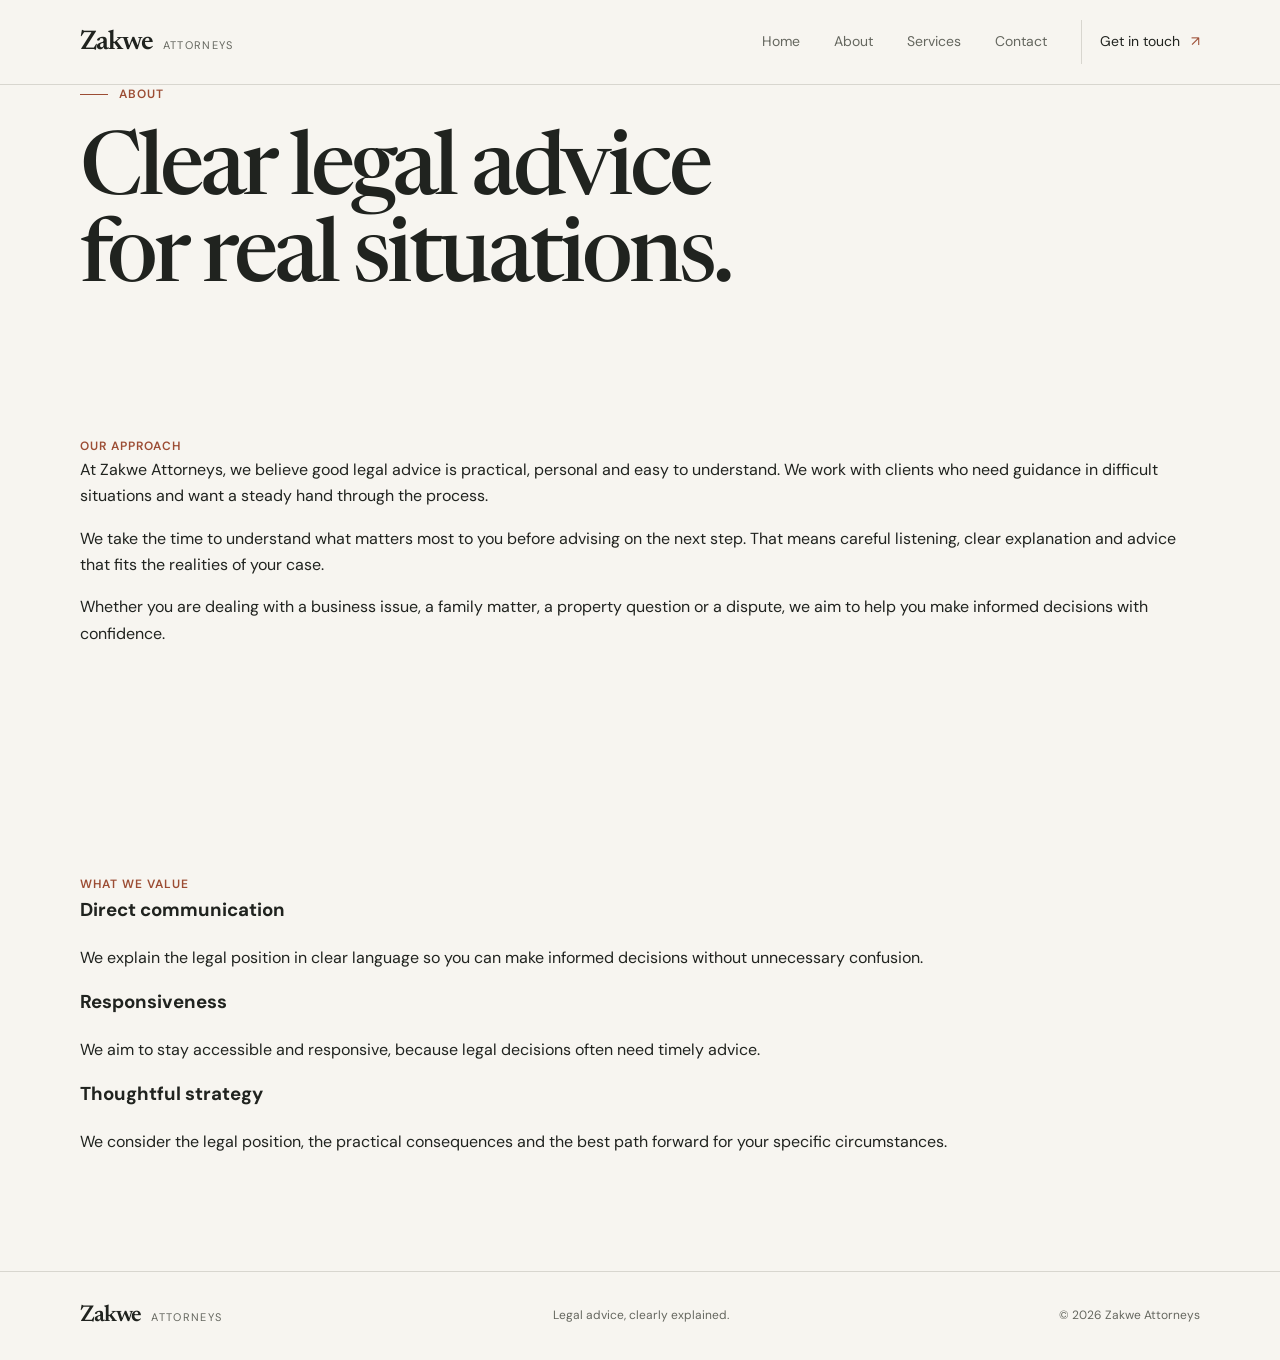
==== about.html @ 596e13b4 "Separate the website into distinct pages for home, about, services, and contact." ====
<!doctype html>
<html lang="en">
  <head>
    <meta charset="utf-8" />
    <meta name="viewport" content="width=device-width, initial-scale=1" />
    <meta name="description" content="About Zakwe Attorneys and our approach to client-focused legal support." />
    <title>About | Zakwe Attorneys</title>
    <link rel="preconnect" href="https://fonts.googleapis.com" />
    <link rel="preconnect" href="https://fonts.gstatic.com" crossorigin />
    <link href="https://fonts.googleapis.com/css2?family=DM+Sans:wght@400;500;600;700&family=Newsreader:opsz,wght@6..72,500;6..72,600&display=swap" rel="stylesheet" />
    <link rel="stylesheet" href="styles.css" />
    <script src="script.js" defer></script>
  </head>
  <body>
    <header class="site-header">
      <div class="container header-inner">
        <a class="wordmark" href="index.html" aria-label="Zakwe Attorneys home">
          <span class="wordmark-name">Zakwe</span>
          <span class="wordmark-sub">Attorneys</span>
        </a>
        <button class="menu-toggle" aria-expanded="false" aria-controls="site-nav" aria-label="Open navigation">
          <span></span><span></span>
        </button>
        <nav class="site-nav" id="site-nav" aria-label="Main navigation">
          <a href="index.html">Home</a>
          <a href="about.html">About</a>
          <a href="services.html">Services</a>
          <a href="contact.html">Contact</a>
          <a class="nav-contact" href="contact.html">Get in touch <span aria-hidden="true">↗</span></a>
        </nav>
      </div>
    </header>

    <main>
      <section class="page-hero container">
        <p class="kicker"><span class="kicker-line"></span> About</p>
        <h1>Clear legal advice for real situations.</h1>
      </section>

      <section class="section">
        <div class="container page-grid">
          <div>
            <p class="section-label">Our approach</p>
          </div>
          <div class="page-copy">
            <p>At Zakwe Attorneys, we believe good legal advice is practical, personal and easy to understand. We work with clients who need guidance in difficult situations and want a steady hand through the process.</p>
            <p>We take the time to understand what matters most to you before advising on the next step. That means careful listening, clear explanation and advice that fits the realities of your case.</p>
            <p>Whether you are dealing with a business issue, a family matter, a property question or a dispute, we aim to help you make informed decisions with confidence.</p>
          </div>
        </div>
      </section>

      <section class="section muted-section">
        <div class="container two-column">
          <div>
            <p class="section-label">What we value</p>
          </div>
          <div class="value-list">
            <div>
              <h3>Direct communication</h3>
              <p>We explain the legal position in clear language so you can make informed decisions without unnecessary confusion.</p>
            </div>
            <div>
              <h3>Responsiveness</h3>
              <p>We aim to stay accessible and responsive, because legal decisions often need timely advice.</p>
            </div>
            <div>
              <h3>Thoughtful strategy</h3>
              <p>We consider the legal position, the practical consequences and the best path forward for your specific circumstances.</p>
            </div>
          </div>
        </div>
      </section>
    </main>

    <footer class="site-footer">
      <div class="container footer-inner">
        <a class="wordmark footer-wordmark" href="index.html"><span class="wordmark-name">Zakwe</span><span class="wordmark-sub">Attorneys</span></a>
        <p>Legal advice, clearly explained.</p>
        <span>© <span id="year">2026</span> Zakwe Attorneys</span>
      </div>
    </footer>
  </body>
</html>
---- styles.css ----
:root {
  --paper: #f7f5f0;
  --ink: #20231f;
  --muted: #65675f;
  --line: #d8d6cf;
  --accent: #9c4d34;
  --serif: "Newsreader", Georgia, serif;
  --sans: "DM Sans", Arial, sans-serif;
}

* { box-sizing: border-box; }
html { scroll-behavior: smooth; scroll-padding-top: 85px; }
body { margin: 0; background: var(--paper); color: var(--ink); font-family: var(--sans); font-size: 16px; line-height: 1.65; }
a { color: inherit; text-decoration: none; }
button, input, textarea { font: inherit; }
.container { width: min(1120px, calc(100% - 48px)); margin-inline: auto; }

.site-header { border-bottom: 1px solid var(--line); }
.header-inner { min-height: 84px; display: flex; align-items: center; justify-content: space-between; }
.wordmark { display: inline-flex; align-items: baseline; gap: 10px; white-space: nowrap; }
.wordmark-name { font: 600 27px/1 var(--serif); letter-spacing: -0.04em; }
.wordmark-sub { color: var(--muted); font-size: 11px; letter-spacing: .12em; text-transform: uppercase; }
.site-nav { display: flex; align-items: center; gap: 34px; font-size: 14px; }
.site-nav a:not(.nav-contact) { color: var(--muted); }
.site-nav a:hover, .site-nav a:focus-visible { color: var(--accent); }
.nav-contact { padding: 10px 0 10px 18px; border-left: 1px solid var(--line); }
.nav-contact span { margin-left: 7px; color: var(--accent); }
.menu-toggle { display: none; }

.intro { min-height: 590px; padding-top: 105px; padding-bottom: 25px; display: grid; grid-template-columns: minmax(0, 1.5fr) minmax(250px, .65fr); column-gap: 9%; align-content: center; position: relative; }
.intro-copy { max-width: 700px; }
.kicker, .section-label { margin: 0; color: var(--accent); font-size: 12px; font-weight: 600; letter-spacing: .08em; text-transform: uppercase; }
.kicker { display: flex; align-items: center; gap: 11px; }
.kicker-line { display: inline-block; width: 28px; height: 1px; background: var(--accent); }
h1, h2, h3, p { margin-top: 0; }
h1, h2 { font-family: var(--serif); font-weight: 500; letter-spacing: -.045em; }
h1 { max-width: 710px; margin: 25px 0 21px; font-size: clamp(54px, 7vw, 88px); line-height: .99; }
h1 em { color: var(--accent); font-weight: 500; }
.intro-text { max-width: 570px; margin-bottom: 25px; color: var(--muted); font-size: 17px; }
.text-link { display: inline-flex; align-items: center; gap: 13px; padding-bottom: 5px; border-bottom: 1px solid var(--accent); font-size: 14px; font-weight: 600; }
.text-link span { color: var(--accent); transition: transform .18s ease; }
.text-link:hover span { transform: translateX(4px); }
.intro-note { align-self: end; margin-bottom: 50px; padding: 20px 0 0 22px; border-left: 1px solid var(--line); }
.note-number, .note-caption { color: var(--muted); font-size: 11px; letter-spacing: .08em; text-transform: uppercase; }
.intro-note p { max-width: 240px; margin: 20px 0; font: 500 23px/1.3 var(--serif); }
.note-rule { display: block; width: 30px; height: 1px; margin-bottom: 13px; background: var(--accent); }
.intro-footer { grid-column: 1 / -1; display: flex; justify-content: space-between; margin-top: 90px; padding-top: 13px; border-top: 1px solid var(--line); color: var(--muted); font-size: 11px; letter-spacing: .06em; text-transform: uppercase; }

.section { padding: 100px 0; }
.about { border-top: 1px solid var(--line); }
.about-grid { display: grid; grid-template-columns: 1fr 2fr; gap: 50px; }
.section-label { padding-top: 12px; }
.about-copy { max-width: 700px; }
.about-copy h2, .contact-copy h2 { max-width: 650px; margin: 0 0 25px; font-size: clamp(40px, 5vw, 62px); line-height: 1.04; }
.about-copy p { max-width: 660px; color: var(--muted); }

.services { background: #eeece5; }
.services-heading { display: grid; grid-template-columns: 1fr 1.1fr 1fr; gap: 30px; align-items: start; margin-bottom: 42px; }
.services-heading h2 { margin: 0; font-size: 52px; line-height: 1; }
.services-intro { max-width: 330px; margin: 0; color: var(--muted); font-size: 14px; }
.service-list { border-top: 1px solid #c9c7c0; }
.service-row { display: grid; grid-template-columns: 55px minmax(190px, .9fr) 1.2fr 20px; align-items: baseline; gap: 20px; padding: 22px 4px; border-bottom: 1px solid #c9c7c0; }
.service-index { color: var(--accent); font-size: 11px; }
.service-row h3 { margin: 0; font: 500 24px/1.25 var(--serif); }
.service-row p { max-width: 430px; margin: 0; color: var(--muted); font-size: 14px; }
.service-arrow { color: var(--accent); font-size: 15px; }
.scope-note { max-width: 720px; margin: 22px 0 0 75px; color: var(--muted); font-size: 12px; }

.contact { padding-bottom: 110px; }
.contact-grid { display: grid; grid-template-columns: 1fr .9fr; gap: 12%; }
.contact-copy h2 { margin-top: 25px; }
.contact-copy > p:not(.section-label) { max-width: 430px; color: var(--muted); }
.contact-copy .contact-location { margin-top: 35px; color: var(--ink) !important; font-size: 13px; }
.contact-form { display: grid; align-content: start; gap: 8px; }
.contact-form label { margin-top: 12px; font-size: 13px; font-weight: 600; }
.contact-form input, .contact-form textarea { width: 100%; padding: 10px 0; border: 0; border-bottom: 1px solid #aaa99f; border-radius: 0; outline: 0; background: transparent; color: var(--ink); }
.contact-form input:focus, .contact-form textarea:focus { border-color: var(--accent); }
.contact-form textarea { resize: vertical; }
.contact-form button { justify-self: start; margin-top: 19px; padding: 12px 17px; border: 0; background: var(--ink); color: white; cursor: pointer; font-size: 13px; }
.contact-form button:hover { background: var(--accent); }
.contact-form button span { margin-left: 15px; }
.form-note { margin: 9px 0 0; color: var(--muted); font-size: 11px; }

.site-footer { border-top: 1px solid var(--line); }
.footer-inner { min-height: 88px; display: flex; align-items: center; justify-content: space-between; gap: 20px; }
.footer-inner > p, .footer-inner > span { margin: 0; color: var(--muted); font-size: 12px; }
.footer-wordmark .wordmark-name { font-size: 23px; }

@media (max-width: 760px) {
  .container { width: min(100% - 36px, 600px); }
  .header-inner { min-height: 72px; }
  .menu-toggle { width: 42px; height: 42px; display: grid; align-content: center; gap: 6px; border: 0; background: transparent; cursor: pointer; }
  .menu-toggle span { display: block; width: 23px; height: 1px; background: var(--ink); }
  .site-nav { position: absolute; z-index: 5; top: 71px; left: 0; right: 0; display: none; align-items: stretch; gap: 0; padding: 12px 18px 20px; border-bottom: 1px solid var(--line); background: var(--paper); }
  .site-nav.is-open { display: grid; }
  .site-nav a { padding: 12px 0; }
  .nav-contact { border: 0; border-top: 1px solid var(--line); }
  .intro { min-height: auto; padding-top: 80px; grid-template-columns: 1fr; }
  h1 { font-size: clamp(52px, 12vw, 76px); }
  .intro-note { margin: 55px 0 0 12px; }
  .intro-footer { margin-top: 70px; gap: 20px; }
  .section { padding: 75px 0; }
  .about-grid { grid-template-columns: 1fr; gap: 22px; }
  .section-label { padding-top: 0; }
  .services-heading { grid-template-columns: 1fr; gap: 17px; }
  .services-heading h2 { font-size: 46px; }
  .service-row { grid-template-columns: 32px 1fr 20px; gap: 12px; }
  .service-row p { grid-column: 2 / 3; }
  .service-arrow { grid-column: 3; grid-row: 1; }
  .scope-note { margin-left: 44px; }
  .contact-grid { grid-template-columns: 1fr; gap: 42px; }
  .footer-inner { min-height: auto; padding-top: 24px; padding-bottom: 24px; flex-wrap: wrap; }
  .footer-inner > p { order: 3; width: 100%; }
}

@media (prefers-reduced-motion: reduce) {
  html { scroll-behavior: auto; }
  *, *::before, *::after { transition-duration: .01ms !important; }
}
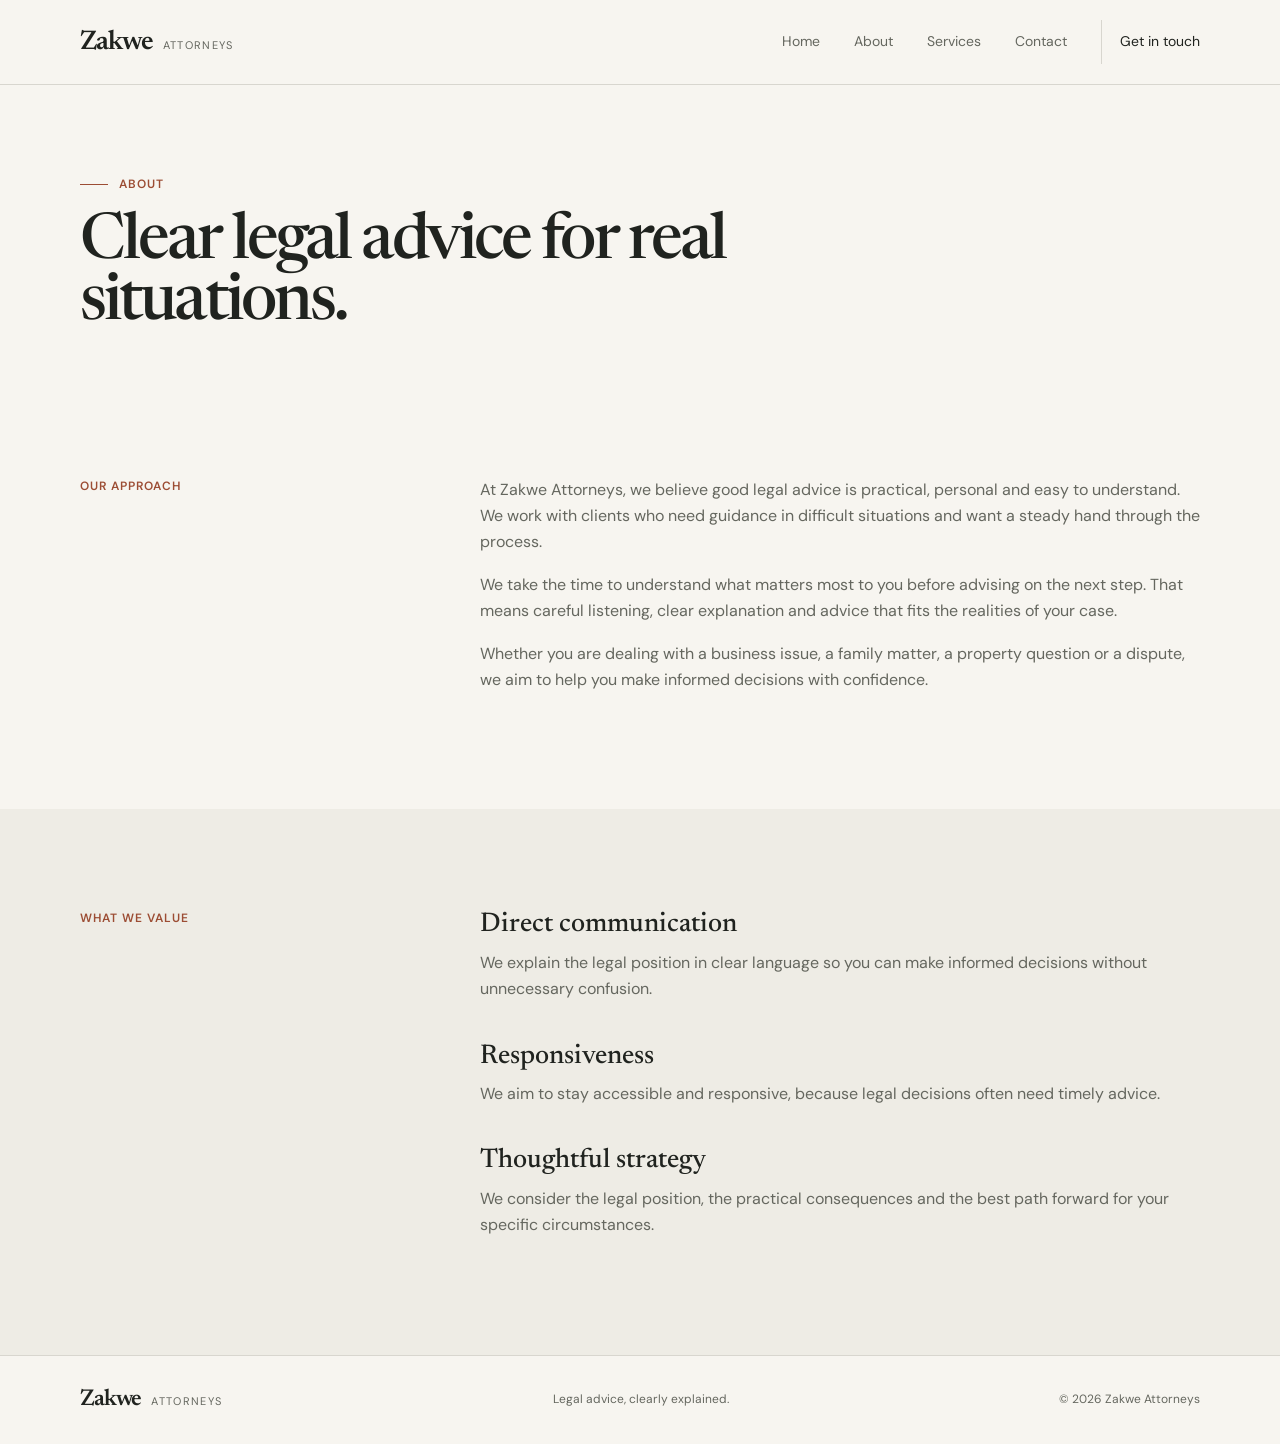
==== commit bdf2cc3a: "Remove arrow symbols from navigation, links and service content" ====
--- a/about.html
+++ b/about.html
@@ -14,71 +14,22 @@
   <body>
     <header class="site-header">
       <div class="container header-inner">
-        <a class="wordmark" href="index.html" aria-label="Zakwe Attorneys home">
-          <span class="wordmark-name">Zakwe</span>
-          <span class="wordmark-sub">Attorneys</span>
-        </a>
-        <button class="menu-toggle" aria-expanded="false" aria-controls="site-nav" aria-label="Open navigation">
-          <span></span><span></span>
-        </button>
+        <a class="wordmark" href="index.html" aria-label="Zakwe Attorneys home"><span class="wordmark-name">Zakwe</span><span class="wordmark-sub">Attorneys</span></a>
+        <button class="menu-toggle" aria-expanded="false" aria-controls="site-nav" aria-label="Open navigation"><span></span><span></span></button>
         <nav class="site-nav" id="site-nav" aria-label="Main navigation">
-          <a href="index.html">Home</a>
-          <a href="about.html">About</a>
-          <a href="services.html">Services</a>
-          <a href="contact.html">Contact</a>
-          <a class="nav-contact" href="contact.html">Get in touch <span aria-hidden="true">↗</span></a>
+          <a href="index.html">Home</a><a href="about.html" aria-current="page">About</a><a href="services.html">Services</a><a href="contact.html">Contact</a><a class="nav-contact" href="contact.html">Get in touch</a>
         </nav>
       </div>
     </header>
-
     <main>
-      <section class="page-hero container">
-        <p class="kicker"><span class="kicker-line"></span> About</p>
-        <h1>Clear legal advice for real situations.</h1>
+      <section class="page-hero container"><p class="kicker"><span class="kicker-line"></span> About</p><h1>Clear legal advice for real situations.</h1></section>
+      <section class="section">
+        <div class="container page-grid"><div><p class="section-label">Our approach</p></div><div class="page-copy"><p>At Zakwe Attorneys, we believe good legal advice is practical, personal and easy to understand. We work with clients who need guidance in difficult situations and want a steady hand through the process.</p><p>We take the time to understand what matters most to you before advising on the next step. That means careful listening, clear explanation and advice that fits the realities of your case.</p><p>Whether you are dealing with a business issue, a family matter, a property question or a dispute, we aim to help you make informed decisions with confidence.</p></div></div>
       </section>
-
-      <section class="section">
-        <div class="container page-grid">
-          <div>
-            <p class="section-label">Our approach</p>
-          </div>
-          <div class="page-copy">
-            <p>At Zakwe Attorneys, we believe good legal advice is practical, personal and easy to understand. We work with clients who need guidance in difficult situations and want a steady hand through the process.</p>
-            <p>We take the time to understand what matters most to you before advising on the next step. That means careful listening, clear explanation and advice that fits the realities of your case.</p>
-            <p>Whether you are dealing with a business issue, a family matter, a property question or a dispute, we aim to help you make informed decisions with confidence.</p>
-          </div>
-        </div>
-      </section>
-
       <section class="section muted-section">
-        <div class="container two-column">
-          <div>
-            <p class="section-label">What we value</p>
-          </div>
-          <div class="value-list">
-            <div>
-              <h3>Direct communication</h3>
-              <p>We explain the legal position in clear language so you can make informed decisions without unnecessary confusion.</p>
-            </div>
-            <div>
-              <h3>Responsiveness</h3>
-              <p>We aim to stay accessible and responsive, because legal decisions often need timely advice.</p>
-            </div>
-            <div>
-              <h3>Thoughtful strategy</h3>
-              <p>We consider the legal position, the practical consequences and the best path forward for your specific circumstances.</p>
-            </div>
-          </div>
-        </div>
+        <div class="container two-column"><div><p class="section-label">What we value</p></div><div class="value-list"><div><h3>Direct communication</h3><p>We explain the legal position in clear language so you can make informed decisions without unnecessary confusion.</p></div><div><h3>Responsiveness</h3><p>We aim to stay accessible and responsive, because legal decisions often need timely advice.</p></div><div><h3>Thoughtful strategy</h3><p>We consider the legal position, the practical consequences and the best path forward for your specific circumstances.</p></div></div></div>
       </section>
     </main>
-
-    <footer class="site-footer">
-      <div class="container footer-inner">
-        <a class="wordmark footer-wordmark" href="index.html"><span class="wordmark-name">Zakwe</span><span class="wordmark-sub">Attorneys</span></a>
-        <p>Legal advice, clearly explained.</p>
-        <span>© <span id="year">2026</span> Zakwe Attorneys</span>
-      </div>
-    </footer>
+    <footer class="site-footer"><div class="container footer-inner"><a class="wordmark footer-wordmark" href="index.html"><span class="wordmark-name">Zakwe</span><span class="wordmark-sub">Attorneys</span></a><p>Legal advice, clearly explained.</p><span>© <span id="year">2026</span> Zakwe Attorneys</span></div></footer>
   </body>
 </html>
--- a/styles.css
+++ b/styles.css
@@ -1,65 +1,194 @@
+@import url('https://fonts.googleapis.com/css2?family=DM+Sans:wght@400;500;600;700&family=Newsreader:opsz,wght@6..72,500;6..72,600&display=swap');
+
 :root {
   --paper: #f7f5f0;
+  --paper-strong: #eeece5;
   --ink: #20231f;
   --muted: #65675f;
   --line: #d8d6cf;
   --accent: #9c4d34;
+  --hero: #f1efe9;
   --serif: "Newsreader", Georgia, serif;
   --sans: "DM Sans", Arial, sans-serif;
 }
 
 * { box-sizing: border-box; }
 html { scroll-behavior: smooth; scroll-padding-top: 85px; }
-body { margin: 0; background: var(--paper); color: var(--ink); font-family: var(--sans); font-size: 16px; line-height: 1.65; }
+body {
+  margin: 0;
+  background: var(--paper);
+  color: var(--ink);
+  font-family: var(--sans);
+  font-size: 16px;
+  line-height: 1.65;
+}
+
 a { color: inherit; text-decoration: none; }
 button, input, textarea { font: inherit; }
 .container { width: min(1120px, calc(100% - 48px)); margin-inline: auto; }
 
-.site-header { border-bottom: 1px solid var(--line); }
-.header-inner { min-height: 84px; display: flex; align-items: center; justify-content: space-between; }
-.wordmark { display: inline-flex; align-items: baseline; gap: 10px; white-space: nowrap; }
-.wordmark-name { font: 600 27px/1 var(--serif); letter-spacing: -0.04em; }
-.wordmark-sub { color: var(--muted); font-size: 11px; letter-spacing: .12em; text-transform: uppercase; }
-.site-nav { display: flex; align-items: center; gap: 34px; font-size: 14px; }
+.site-header {
+  position: sticky;
+  top: 0;
+  z-index: 20;
+  background: rgba(247, 245, 240, 0.92);
+  backdrop-filter: blur(10px);
+  border-bottom: 1px solid var(--line);
+}
+
+.header-inner {
+  min-height: 84px;
+  display: flex;
+  align-items: center;
+  justify-content: space-between;
+}
+
+.wordmark {
+  display: inline-flex;
+  align-items: baseline;
+  gap: 10px;
+  white-space: nowrap;
+}
+
+.wordmark-name {
+  font: 600 27px/1 var(--serif);
+  letter-spacing: -0.04em;
+}
+
+.wordmark-sub {
+  color: var(--muted);
+  font-size: 11px;
+  letter-spacing: .12em;
+  text-transform: uppercase;
+}
+
+.site-nav {
+  display: flex;
+  align-items: center;
+  gap: 34px;
+  font-size: 14px;
+}
+
 .site-nav a:not(.nav-contact) { color: var(--muted); }
 .site-nav a:hover, .site-nav a:focus-visible { color: var(--accent); }
-.nav-contact { padding: 10px 0 10px 18px; border-left: 1px solid var(--line); }
+.nav-contact {
+  padding: 10px 0 10px 18px;
+  border-left: 1px solid var(--line);
+}
 .nav-contact span { margin-left: 7px; color: var(--accent); }
 .menu-toggle { display: none; }
 
-.intro { min-height: 590px; padding-top: 105px; padding-bottom: 25px; display: grid; grid-template-columns: minmax(0, 1.5fr) minmax(250px, .65fr); column-gap: 9%; align-content: center; position: relative; }
+.intro {
+  min-height: 590px;
+  padding-top: 105px;
+  padding-bottom: 25px;
+  display: grid;
+  grid-template-columns: minmax(0, 1.5fr) minmax(250px, .65fr);
+  column-gap: 9%;
+  align-content: center;
+  position: relative;
+}
+
 .intro-copy { max-width: 700px; }
-.kicker, .section-label { margin: 0; color: var(--accent); font-size: 12px; font-weight: 600; letter-spacing: .08em; text-transform: uppercase; }
-.kicker { display: flex; align-items: center; gap: 11px; }
-.kicker-line { display: inline-block; width: 28px; height: 1px; background: var(--accent); }
+.kicker, .section-label {
+  margin: 0;
+  color: var(--accent);
+  font-size: 12px;
+  font-weight: 600;
+  letter-spacing: .08em;
+  text-transform: uppercase;
+}
+
+.kicker {
+  display: flex;
+  align-items: center;
+  gap: 11px;
+}
+
+.kicker-line {
+  display: inline-block;
+  width: 28px;
+  height: 1px;
+  background: var(--accent);
+}
+
 h1, h2, h3, p { margin-top: 0; }
 h1, h2 { font-family: var(--serif); font-weight: 500; letter-spacing: -.045em; }
 h1 { max-width: 710px; margin: 25px 0 21px; font-size: clamp(54px, 7vw, 88px); line-height: .99; }
 h1 em { color: var(--accent); font-weight: 500; }
 .intro-text { max-width: 570px; margin-bottom: 25px; color: var(--muted); font-size: 17px; }
-.text-link { display: inline-flex; align-items: center; gap: 13px; padding-bottom: 5px; border-bottom: 1px solid var(--accent); font-size: 14px; font-weight: 600; }
+.text-link {
+  display: inline-flex;
+  align-items: center;
+  gap: 13px;
+  padding-bottom: 5px;
+  border-bottom: 1px solid var(--accent);
+  font-size: 14px;
+  font-weight: 600;
+}
 .text-link span { color: var(--accent); transition: transform .18s ease; }
 .text-link:hover span { transform: translateX(4px); }
-.intro-note { align-self: end; margin-bottom: 50px; padding: 20px 0 0 22px; border-left: 1px solid var(--line); }
+
+.intro-note {
+  align-self: end;
+  margin-bottom: 50px;
+  padding: 20px 0 0 22px;
+  border-left: 1px solid var(--line);
+}
+
 .note-number, .note-caption { color: var(--muted); font-size: 11px; letter-spacing: .08em; text-transform: uppercase; }
-.intro-note p { max-width: 240px; margin: 20px 0; font: 500 23px/1.3 var(--serif); }
-.note-rule { display: block; width: 30px; height: 1px; margin-bottom: 13px; background: var(--accent); }
-.intro-footer { grid-column: 1 / -1; display: flex; justify-content: space-between; margin-top: 90px; padding-top: 13px; border-top: 1px solid var(--line); color: var(--muted); font-size: 11px; letter-spacing: .06em; text-transform: uppercase; }
+.intro-note p {
+  max-width: 240px;
+  margin: 20px 0;
+  font: 500 23px/1.3 var(--serif);
+}
+.note-rule {
+  display: block;
+  width: 30px;
+  height: 1px;
+  margin-bottom: 13px;
+  background: var(--accent);
+}
+
+.intro-footer {
+  grid-column: 1 / -1;
+  display: flex;
+  justify-content: space-between;
+  margin-top: 90px;
+  padding-top: 13px;
+  border-top: 1px solid var(--line);
+  color: var(--muted);
+  font-size: 11px;
+  letter-spacing: .06em;
+  text-transform: uppercase;
+}
 
 .section { padding: 100px 0; }
 .about { border-top: 1px solid var(--line); }
 .about-grid { display: grid; grid-template-columns: 1fr 2fr; gap: 50px; }
-.section-label { padding-top: 12px; }
 .about-copy { max-width: 700px; }
 .about-copy h2, .contact-copy h2 { max-width: 650px; margin: 0 0 25px; font-size: clamp(40px, 5vw, 62px); line-height: 1.04; }
 .about-copy p { max-width: 660px; color: var(--muted); }
 
-.services { background: #eeece5; }
-.services-heading { display: grid; grid-template-columns: 1fr 1.1fr 1fr; gap: 30px; align-items: start; margin-bottom: 42px; }
+.services { background: var(--paper-strong); }
+.services-heading {
+  display: grid;
+  grid-template-columns: 1fr 1.1fr 1fr;
+  gap: 30px;
+  align-items: start;
+  margin-bottom: 42px;
+}
 .services-heading h2 { margin: 0; font-size: 52px; line-height: 1; }
 .services-intro { max-width: 330px; margin: 0; color: var(--muted); font-size: 14px; }
 .service-list { border-top: 1px solid #c9c7c0; }
-.service-row { display: grid; grid-template-columns: 55px minmax(190px, .9fr) 1.2fr 20px; align-items: baseline; gap: 20px; padding: 22px 4px; border-bottom: 1px solid #c9c7c0; }
+.service-row {
+  display: grid;
+  grid-template-columns: 55px minmax(190px, .9fr) 1.2fr 20px;
+  align-items: baseline;
+  gap: 20px;
+  padding: 22px 4px;
+  border-bottom: 1px solid #c9c7c0;
+}
 .service-index { color: var(--accent); font-size: 11px; }
 .service-row h3 { margin: 0; font: 500 24px/1.25 var(--serif); }
 .service-row p { max-width: 430px; margin: 0; color: var(--muted); font-size: 14px; }
@@ -73,25 +202,135 @@
 .contact-copy .contact-location { margin-top: 35px; color: var(--ink) !important; font-size: 13px; }
 .contact-form { display: grid; align-content: start; gap: 8px; }
 .contact-form label { margin-top: 12px; font-size: 13px; font-weight: 600; }
-.contact-form input, .contact-form textarea { width: 100%; padding: 10px 0; border: 0; border-bottom: 1px solid #aaa99f; border-radius: 0; outline: 0; background: transparent; color: var(--ink); }
+.contact-form input, .contact-form textarea {
+  width: 100%;
+  padding: 10px 0;
+  border: 0;
+  border-bottom: 1px solid #aaa99f;
+  border-radius: 0;
+  outline: 0;
+  background: transparent;
+  color: var(--ink);
+}
 .contact-form input:focus, .contact-form textarea:focus { border-color: var(--accent); }
 .contact-form textarea { resize: vertical; }
-.contact-form button { justify-self: start; margin-top: 19px; padding: 12px 17px; border: 0; background: var(--ink); color: white; cursor: pointer; font-size: 13px; }
+.contact-form button {
+  justify-self: start;
+  margin-top: 19px;
+  padding: 12px 17px;
+  border: 0;
+  background: var(--ink);
+  color: white;
+  cursor: pointer;
+  font-size: 13px;
+}
 .contact-form button:hover { background: var(--accent); }
 .contact-form button span { margin-left: 15px; }
 .form-note { margin: 9px 0 0; color: var(--muted); font-size: 11px; }
 
-.site-footer { border-top: 1px solid var(--line); }
-.footer-inner { min-height: 88px; display: flex; align-items: center; justify-content: space-between; gap: 20px; }
-.footer-inner > p, .footer-inner > span { margin: 0; color: var(--muted); font-size: 12px; }
+.page-hero {
+  padding-top: 90px;
+  padding-bottom: 20px;
+}
+.page-hero h1 {
+  max-width: 800px;
+  margin-top: 18px;
+  font-size: clamp(44px, 5vw, 70px);
+  line-height: .96;
+}
+.page-grid, .two-column, .contact-page-grid {
+  display: grid;
+  grid-template-columns: 1fr 2fr;
+  gap: 40px;
+}
+.page-copy p, .contact-page-copy p, .contact-page-copy li, .value-list p {
+  color: var(--muted);
+}
+.value-list {
+  display: grid;
+  gap: 22px;
+}
+.value-list h3, .service-page-item h3 {
+  margin: 0 0 8px;
+  font: 500 27px/1.2 var(--serif);
+}
+.muted-section { background: var(--paper-strong); }
+.service-page-list {
+  display: grid;
+  gap: 18px;
+}
+.service-page-item {
+  display: grid;
+  grid-template-columns: 70px 1fr;
+  gap: 20px;
+  padding: 18px 0;
+  border-top: 1px solid var(--line);
+}
+.service-page-item span {
+  color: var(--accent);
+  font-size: 12px;
+  letter-spacing: .08em;
+}
+.contact-page-copy ul {
+  margin: 22px 0 0;
+  padding-left: 18px;
+  color: var(--muted);
+}
+.page-contact-form {
+  background: rgba(255,255,255,0.25);
+  border: 1px solid var(--line);
+  padding: 24px 20px;
+}
+
+.site-footer {
+  border-top: 1px solid var(--line);
+}
+.footer-inner {
+  min-height: 88px;
+  display: flex;
+  align-items: center;
+  justify-content: space-between;
+  gap: 20px;
+}
+.footer-inner > p, .footer-inner > span {
+  margin: 0;
+  color: var(--muted);
+  font-size: 12px;
+}
 .footer-wordmark .wordmark-name { font-size: 23px; }
 
 @media (max-width: 760px) {
   .container { width: min(100% - 36px, 600px); }
   .header-inner { min-height: 72px; }
-  .menu-toggle { width: 42px; height: 42px; display: grid; align-content: center; gap: 6px; border: 0; background: transparent; cursor: pointer; }
-  .menu-toggle span { display: block; width: 23px; height: 1px; background: var(--ink); }
-  .site-nav { position: absolute; z-index: 5; top: 71px; left: 0; right: 0; display: none; align-items: stretch; gap: 0; padding: 12px 18px 20px; border-bottom: 1px solid var(--line); background: var(--paper); }
+  .menu-toggle {
+    width: 42px;
+    height: 42px;
+    display: grid;
+    align-content: center;
+    gap: 6px;
+    border: 0;
+    background: transparent;
+    cursor: pointer;
+  }
+  .menu-toggle span {
+    display: block;
+    width: 23px;
+    height: 1px;
+    background: var(--ink);
+  }
+  .site-nav {
+    position: absolute;
+    z-index: 5;
+    top: 71px;
+    left: 0;
+    right: 0;
+    display: none;
+    align-items: stretch;
+    gap: 0;
+    padding: 12px 18px 20px;
+    border-bottom: 1px solid var(--line);
+    background: var(--paper);
+  }
   .site-nav.is-open { display: grid; }
   .site-nav a { padding: 12px 0; }
   .nav-contact { border: 0; border-top: 1px solid var(--line); }
@@ -100,15 +339,11 @@
   .intro-note { margin: 55px 0 0 12px; }
   .intro-footer { margin-top: 70px; gap: 20px; }
   .section { padding: 75px 0; }
-  .about-grid { grid-template-columns: 1fr; gap: 22px; }
-  .section-label { padding-top: 0; }
-  .services-heading { grid-template-columns: 1fr; gap: 17px; }
-  .services-heading h2 { font-size: 46px; }
+  .about-grid, .services-heading, .contact-grid, .page-grid, .two-column, .contact-page-grid { grid-template-columns: 1fr; gap: 20px; }
   .service-row { grid-template-columns: 32px 1fr 20px; gap: 12px; }
   .service-row p { grid-column: 2 / 3; }
   .service-arrow { grid-column: 3; grid-row: 1; }
   .scope-note { margin-left: 44px; }
-  .contact-grid { grid-template-columns: 1fr; gap: 42px; }
   .footer-inner { min-height: auto; padding-top: 24px; padding-bottom: 24px; flex-wrap: wrap; }
   .footer-inner > p { order: 3; width: 100%; }
 }
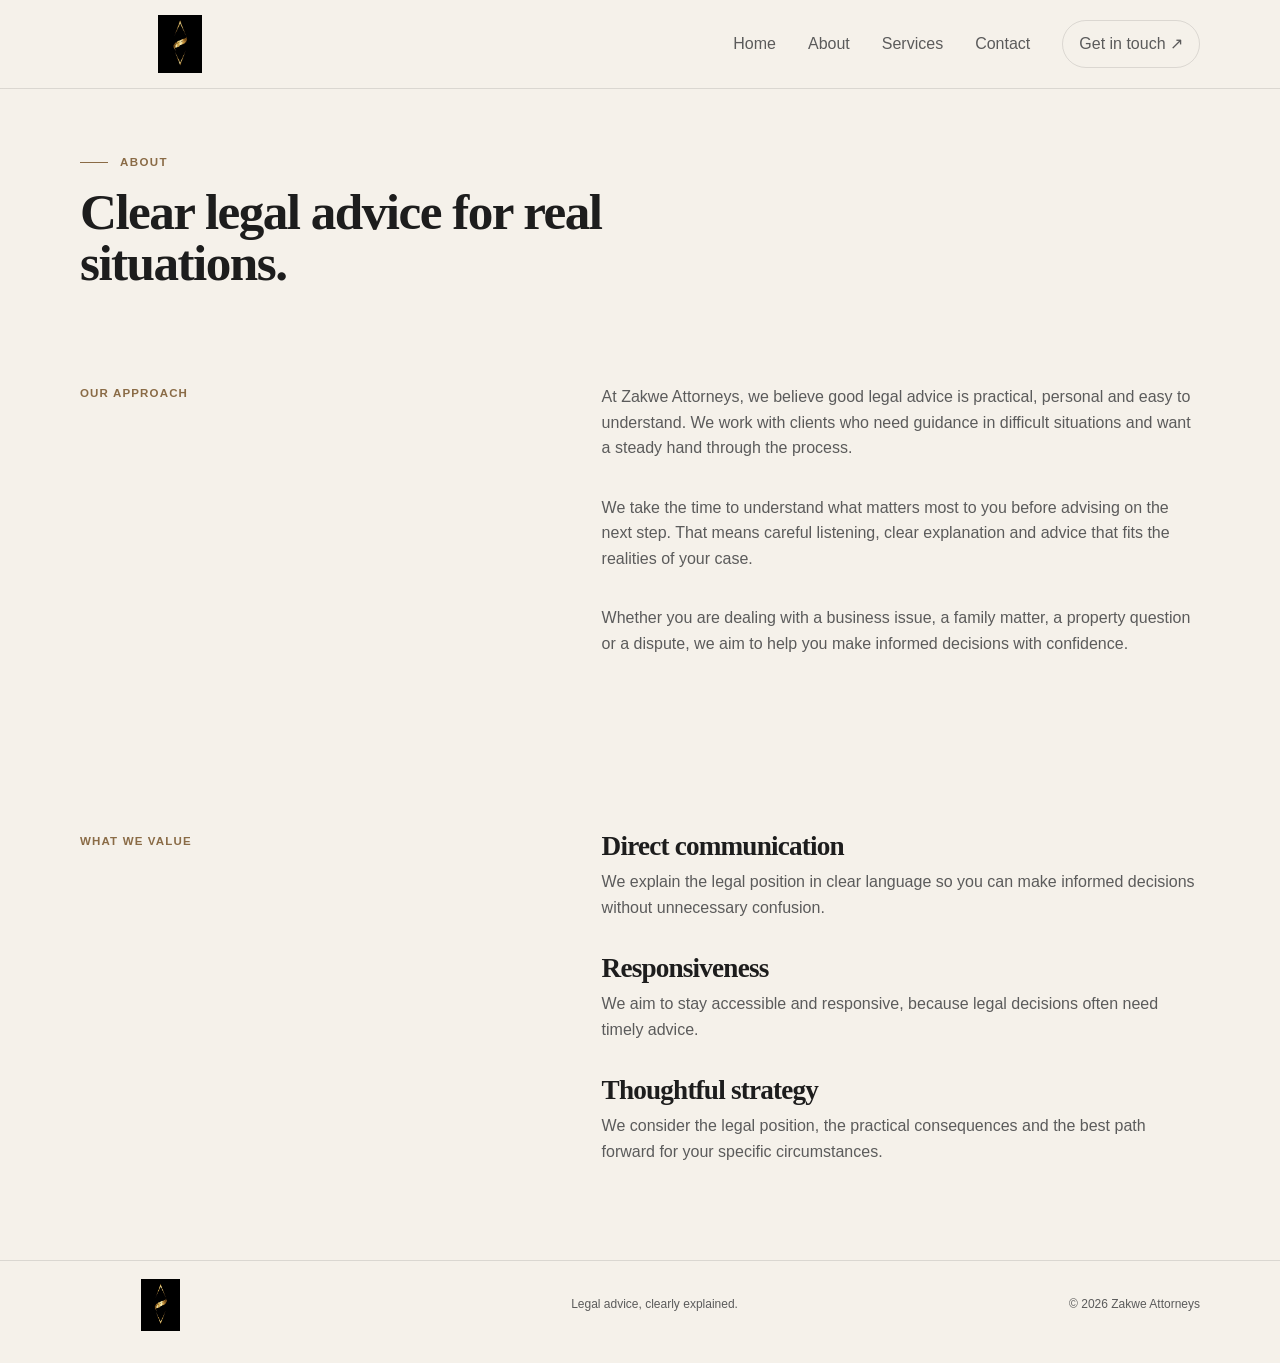
==== commit fa8c1a1c: "Use the uploaded Zakwe logo file as the site logo and favicon across all pages" ====
--- a/about.html
+++ b/about.html
@@ -5,6 +5,7 @@
     <meta name="viewport" content="width=device-width, initial-scale=1" />
     <meta name="description" content="About Zakwe Attorneys and our approach to client-focused legal support." />
     <title>About | Zakwe Attorneys</title>
+    <link rel="icon" href="Zakwe%20logo.JPG" type="image/jpeg" />
     <link rel="preconnect" href="https://fonts.googleapis.com" />
     <link rel="preconnect" href="https://fonts.gstatic.com" crossorigin />
     <link href="https://fonts.googleapis.com/css2?family=DM+Sans:wght@400;500;600;700&family=Newsreader:opsz,wght@6..72,500;6..72,600&display=swap" rel="stylesheet" />
@@ -14,22 +15,72 @@
   <body>
     <header class="site-header">
       <div class="container header-inner">
-        <a class="wordmark" href="index.html" aria-label="Zakwe Attorneys home"><span class="wordmark-name">Zakwe</span><span class="wordmark-sub">Attorneys</span></a>
-        <button class="menu-toggle" aria-expanded="false" aria-controls="site-nav" aria-label="Open navigation"><span></span><span></span></button>
+        <a class="wordmark" href="index.html" aria-label="Zakwe Attorneys home">
+          <img class="site-logo" src="Zakwe%20logo.JPG" alt="Zakwe Attorneys logo" />
+        </a>
+        <button class="menu-toggle" aria-expanded="false" aria-controls="site-nav" aria-label="Open navigation">
+          <span></span><span></span>
+        </button>
         <nav class="site-nav" id="site-nav" aria-label="Main navigation">
-          <a href="index.html">Home</a><a href="about.html" aria-current="page">About</a><a href="services.html">Services</a><a href="contact.html">Contact</a><a class="nav-contact" href="contact.html">Get in touch</a>
+          <a href="index.html">Home</a>
+          <a href="about.html">About</a>
+          <a href="services.html">Services</a>
+          <a href="contact.html">Contact</a>
+          <a class="nav-contact" href="contact.html">Get in touch <span aria-hidden="true">↗</span></a>
         </nav>
       </div>
     </header>
+
     <main>
-      <section class="page-hero container"><p class="kicker"><span class="kicker-line"></span> About</p><h1>Clear legal advice for real situations.</h1></section>
+      <section class="page-hero container">
+        <p class="kicker"><span class="kicker-line"></span> About</p>
+        <h1>Clear legal advice for real situations.</h1>
+      </section>
+
       <section class="section">
-        <div class="container page-grid"><div><p class="section-label">Our approach</p></div><div class="page-copy"><p>At Zakwe Attorneys, we believe good legal advice is practical, personal and easy to understand. We work with clients who need guidance in difficult situations and want a steady hand through the process.</p><p>We take the time to understand what matters most to you before advising on the next step. That means careful listening, clear explanation and advice that fits the realities of your case.</p><p>Whether you are dealing with a business issue, a family matter, a property question or a dispute, we aim to help you make informed decisions with confidence.</p></div></div>
+        <div class="container page-grid">
+          <div>
+            <p class="section-label">Our approach</p>
+          </div>
+          <div class="page-copy">
+            <p>At Zakwe Attorneys, we believe good legal advice is practical, personal and easy to understand. We work with clients who need guidance in difficult situations and want a steady hand through the process.</p>
+            <p>We take the time to understand what matters most to you before advising on the next step. That means careful listening, clear explanation and advice that fits the realities of your case.</p>
+            <p>Whether you are dealing with a business issue, a family matter, a property question or a dispute, we aim to help you make informed decisions with confidence.</p>
+          </div>
+        </div>
       </section>
+
       <section class="section muted-section">
-        <div class="container two-column"><div><p class="section-label">What we value</p></div><div class="value-list"><div><h3>Direct communication</h3><p>We explain the legal position in clear language so you can make informed decisions without unnecessary confusion.</p></div><div><h3>Responsiveness</h3><p>We aim to stay accessible and responsive, because legal decisions often need timely advice.</p></div><div><h3>Thoughtful strategy</h3><p>We consider the legal position, the practical consequences and the best path forward for your specific circumstances.</p></div></div></div>
+        <div class="container two-column">
+          <div>
+            <p class="section-label">What we value</p>
+          </div>
+          <div class="value-list">
+            <div>
+              <h3>Direct communication</h3>
+              <p>We explain the legal position in clear language so you can make informed decisions without unnecessary confusion.</p>
+            </div>
+            <div>
+              <h3>Responsiveness</h3>
+              <p>We aim to stay accessible and responsive, because legal decisions often need timely advice.</p>
+            </div>
+            <div>
+              <h3>Thoughtful strategy</h3>
+              <p>We consider the legal position, the practical consequences and the best path forward for your specific circumstances.</p>
+            </div>
+          </div>
+        </div>
       </section>
     </main>
-    <footer class="site-footer"><div class="container footer-inner"><a class="wordmark footer-wordmark" href="index.html"><span class="wordmark-name">Zakwe</span><span class="wordmark-sub">Attorneys</span></a><p>Legal advice, clearly explained.</p><span>© <span id="year">2026</span> Zakwe Attorneys</span></div></footer>
+
+    <footer class="site-footer">
+      <div class="container footer-inner">
+        <a class="wordmark footer-wordmark" href="index.html">
+          <img class="site-logo footer-logo" src="Zakwe%20logo.JPG" alt="Zakwe Attorneys logo" />
+        </a>
+        <p>Legal advice, clearly explained.</p>
+        <span>© <span id="year">2026</span> Zakwe Attorneys</span>
+      </div>
+    </footer>
   </body>
 </html>
--- a/styles.css
+++ b/styles.css
@@ -1,354 +1,486 @@
-@import url('https://fonts.googleapis.com/css2?family=DM+Sans:wght@400;500;600;700&family=Newsreader:opsz,wght@6..72,500;6..72,600&display=swap');
-
 :root {
-  --paper: #f7f5f0;
-  --paper-strong: #eeece5;
-  --ink: #20231f;
-  --muted: #65675f;
-  --line: #d8d6cf;
-  --accent: #9c4d34;
-  --hero: #f1efe9;
-  --serif: "Newsreader", Georgia, serif;
-  --sans: "DM Sans", Arial, sans-serif;
-}
-
-* { box-sizing: border-box; }
-html { scroll-behavior: smooth; scroll-padding-top: 85px; }
+  --bg: #f5f1ea;
+  --white: #ffffff;
+  --text: #1d1d1d;
+  --muted: #5b5b5b;
+  --primary: #8a6b46;
+  --primary-dark: #5f472e;
+  --accent: #d9c5a5;
+  --line: rgba(29, 29, 29, 0.12);
+  --shadow: 0 24px 60px rgba(26, 23, 17, 0.12);
+}
+
+* {
+  box-sizing: border-box;
+}
+
+html {
+  scroll-behavior: smooth;
+}
+
+a {
+  color: inherit;
+  text-decoration: none;
+}
+
+img {
+  max-width: 100%;
+  display: block;
+}
+
 body {
   margin: 0;
-  background: var(--paper);
-  color: var(--ink);
-  font-family: var(--sans);
-  font-size: 16px;
-  line-height: 1.65;
-}
-
-a { color: inherit; text-decoration: none; }
-button, input, textarea { font: inherit; }
-.container { width: min(1120px, calc(100% - 48px)); margin-inline: auto; }
+  font-family: "Inter", sans-serif;
+  background: var(--bg);
+  color: var(--text);
+  line-height: 1.6;
+}
+
+button,
+input,
+textarea {
+  font: inherit;
+}
+
+.container {
+  width: min(1120px, calc(100% - 2rem));
+  margin: 0 auto;
+}
 
 .site-header {
   position: sticky;
   top: 0;
   z-index: 20;
-  background: rgba(247, 245, 240, 0.92);
+  background: rgba(245, 241, 234, 0.9);
   backdrop-filter: blur(10px);
   border-bottom: 1px solid var(--line);
 }
 
 .header-inner {
-  min-height: 84px;
+  min-height: 88px;
   display: flex;
   align-items: center;
   justify-content: space-between;
+  gap: 1rem;
 }
 
 .wordmark {
   display: inline-flex;
-  align-items: baseline;
-  gap: 10px;
-  white-space: nowrap;
-}
-
-.wordmark-name {
-  font: 600 27px/1 var(--serif);
-  letter-spacing: -0.04em;
-}
-
-.wordmark-sub {
-  color: var(--muted);
-  font-size: 11px;
-  letter-spacing: .12em;
-  text-transform: uppercase;
+  align-items: center;
+  justify-content: center;
+}
+
+.site-logo {
+  display: block;
+  width: 200px;
+  height: auto;
+  max-height: 58px;
+  object-fit: contain;
+}
+
+.footer-logo {
+  width: 160px;
+  max-height: 52px;
 }
 
 .site-nav {
   display: flex;
   align-items: center;
-  gap: 34px;
-  font-size: 14px;
-}
-
-.site-nav a:not(.nav-contact) { color: var(--muted); }
-.site-nav a:hover, .site-nav a:focus-visible { color: var(--accent); }
+  gap: 2rem;
+  color: var(--muted);
+  font-weight: 500;
+}
+
+.site-nav a {
+  position: relative;
+}
+
+.site-nav a::after {
+  content: "";
+  position: absolute;
+  left: 0;
+  bottom: -0.45rem;
+  width: 100%;
+  height: 2px;
+  background: var(--primary);
+  transform: scaleX(0);
+  transform-origin: left;
+  transition: transform 0.25s ease;
+}
+
+.site-nav a:hover::after,
+.site-nav a:focus-visible::after {
+  transform: scaleX(1);
+}
+
 .nav-contact {
-  padding: 10px 0 10px 18px;
-  border-left: 1px solid var(--line);
-}
-.nav-contact span { margin-left: 7px; color: var(--accent); }
-.menu-toggle { display: none; }
+  padding: 0.65rem 1rem;
+  border: 1px solid var(--line);
+  border-radius: 999px;
+}
+
+.menu-toggle {
+  display: none;
+}
 
 .intro {
-  min-height: 590px;
-  padding-top: 105px;
-  padding-bottom: 25px;
-  display: grid;
-  grid-template-columns: minmax(0, 1.5fr) minmax(250px, .65fr);
-  column-gap: 9%;
-  align-content: center;
-  position: relative;
-}
-
-.intro-copy { max-width: 700px; }
-.kicker, .section-label {
-  margin: 0;
-  color: var(--accent);
-  font-size: 12px;
-  font-weight: 600;
-  letter-spacing: .08em;
-  text-transform: uppercase;
+  padding: 4.5rem 0 3rem;
 }
 
 .kicker {
   display: flex;
   align-items: center;
-  gap: 11px;
+  gap: 0.75rem;
+  margin: 0;
+  color: var(--primary);
+  letter-spacing: 0.12em;
+  text-transform: uppercase;
+  font-weight: 700;
+  font-size: 0.72rem;
 }
 
 .kicker-line {
   display: inline-block;
   width: 28px;
   height: 1px;
-  background: var(--accent);
-}
-
-h1, h2, h3, p { margin-top: 0; }
-h1, h2 { font-family: var(--serif); font-weight: 500; letter-spacing: -.045em; }
-h1 { max-width: 710px; margin: 25px 0 21px; font-size: clamp(54px, 7vw, 88px); line-height: .99; }
-h1 em { color: var(--accent); font-weight: 500; }
-.intro-text { max-width: 570px; margin-bottom: 25px; color: var(--muted); font-size: 17px; }
+  background: var(--primary);
+}
+
+h1,
+h2,
+h3,
+p {
+  margin-top: 0;
+}
+
+h1,
+h2,
+h3 {
+  font-family: "Cormorant Garamond", Georgia, serif;
+  line-height: 0.96;
+  letter-spacing: -0.03em;
+}
+
+h1 {
+  font-size: clamp(3.4rem, 5vw, 5.4rem);
+  max-width: 620px;
+  margin: 1rem 0 1.1rem;
+}
+
+.intro-text,
+.about-copy p,
+.page-copy p,
+.value-list p,
+.contact-copy p,
+.contact-page-copy p,
+.service-row p,
+.service-page-item p,
+.scope-note,
+.form-note {
+  color: var(--muted);
+}
+
 .text-link {
-  display: inline-flex;
-  align-items: center;
-  gap: 13px;
-  padding-bottom: 5px;
-  border-bottom: 1px solid var(--accent);
-  font-size: 14px;
+  display: inline-block;
+  margin-top: 0.8rem;
   font-weight: 600;
 }
-.text-link span { color: var(--accent); transition: transform .18s ease; }
-.text-link:hover span { transform: translateX(4px); }
 
 .intro-note {
-  align-self: end;
-  margin-bottom: 50px;
-  padding: 20px 0 0 22px;
-  border-left: 1px solid var(--line);
-}
-
-.note-number, .note-caption { color: var(--muted); font-size: 11px; letter-spacing: .08em; text-transform: uppercase; }
-.intro-note p {
-  max-width: 240px;
-  margin: 20px 0;
-  font: 500 23px/1.3 var(--serif);
-}
+  max-width: 24rem;
+  border-top: 1px solid var(--line);
+  padding-top: 1rem;
+  margin-top: 2rem;
+}
+
+.note-number,
+.note-caption {
+  color: var(--muted);
+  font-size: 0.7rem;
+  letter-spacing: 0.11em;
+  text-transform: uppercase;
+}
+
 .note-rule {
   display: block;
-  width: 30px;
+  width: 2rem;
   height: 1px;
-  margin-bottom: 13px;
-  background: var(--accent);
+  background: var(--primary);
+  margin: 1rem 0 0.75rem;
+}
+
+.intro-note p {
+  margin: 1rem 0;
+  font-size: 1.6rem;
+  line-height: 1.2;
 }
 
 .intro-footer {
-  grid-column: 1 / -1;
   display: flex;
   justify-content: space-between;
-  margin-top: 90px;
-  padding-top: 13px;
+  gap: 1rem;
+  margin-top: 2.5rem;
+  padding-top: 1rem;
   border-top: 1px solid var(--line);
   color: var(--muted);
-  font-size: 11px;
-  letter-spacing: .06em;
+  font-size: 0.72rem;
+  letter-spacing: 0.08em;
   text-transform: uppercase;
 }
 
-.section { padding: 100px 0; }
-.about { border-top: 1px solid var(--line); }
-.about-grid { display: grid; grid-template-columns: 1fr 2fr; gap: 50px; }
-.about-copy { max-width: 700px; }
-.about-copy h2, .contact-copy h2 { max-width: 650px; margin: 0 0 25px; font-size: clamp(40px, 5vw, 62px); line-height: 1.04; }
-.about-copy p { max-width: 660px; color: var(--muted); }
-
-.services { background: var(--paper-strong); }
+.section {
+  padding: 5rem 0;
+}
+
+.about,
+.contact,
+.services {
+  border-top: 1px solid var(--line);
+}
+
+.about-grid,
+.contact-grid,
+.page-grid,
+.two-column,
+.contact-page-grid {
+  display: grid;
+  grid-template-columns: 0.9fr 1.1fr;
+  gap: 2rem;
+  align-items: start;
+}
+
+.section-label {
+  margin: 0;
+  color: var(--primary);
+  text-transform: uppercase;
+  letter-spacing: 0.1em;
+  font-size: 0.72rem;
+  font-weight: 700;
+}
+
+.about-copy h2,
+.contact-copy h2,
+.services-heading h2,
+.page-hero h1 {
+  margin: 0 0 1rem;
+  font-size: clamp(2.8rem, 4vw, 4rem);
+  line-height: 1;
+}
+
+.services {
+  background: rgba(255, 255, 255, 0.35);
+}
+
 .services-heading {
   display: grid;
-  grid-template-columns: 1fr 1.1fr 1fr;
-  gap: 30px;
-  align-items: start;
-  margin-bottom: 42px;
-}
-.services-heading h2 { margin: 0; font-size: 52px; line-height: 1; }
-.services-intro { max-width: 330px; margin: 0; color: var(--muted); font-size: 14px; }
-.service-list { border-top: 1px solid #c9c7c0; }
-.service-row {
-  display: grid;
-  grid-template-columns: 55px minmax(190px, .9fr) 1.2fr 20px;
-  align-items: baseline;
-  gap: 20px;
-  padding: 22px 4px;
-  border-bottom: 1px solid #c9c7c0;
-}
-.service-index { color: var(--accent); font-size: 11px; }
-.service-row h3 { margin: 0; font: 500 24px/1.25 var(--serif); }
-.service-row p { max-width: 430px; margin: 0; color: var(--muted); font-size: 14px; }
-.service-arrow { color: var(--accent); font-size: 15px; }
-.scope-note { max-width: 720px; margin: 22px 0 0 75px; color: var(--muted); font-size: 12px; }
-
-.contact { padding-bottom: 110px; }
-.contact-grid { display: grid; grid-template-columns: 1fr .9fr; gap: 12%; }
-.contact-copy h2 { margin-top: 25px; }
-.contact-copy > p:not(.section-label) { max-width: 430px; color: var(--muted); }
-.contact-copy .contact-location { margin-top: 35px; color: var(--ink) !important; font-size: 13px; }
-.contact-form { display: grid; align-content: start; gap: 8px; }
-.contact-form label { margin-top: 12px; font-size: 13px; font-weight: 600; }
-.contact-form input, .contact-form textarea {
+  grid-template-columns: 0.7fr 1fr 0.9fr;
+  gap: 1.2rem;
+  align-items: end;
+  margin-bottom: 1.5rem;
+}
+
+.service-list,
+.service-page-list {
+  display: grid;
+}
+
+.service-row,
+.service-page-item {
+  display: grid;
+  grid-template-columns: 3.5rem minmax(0, 1fr);
+  gap: 1rem;
+  padding: 1.1rem 0;
+  border-top: 1px solid var(--line);
+}
+
+.service-row:last-child,
+.service-page-item:last-child {
+  border-bottom: 1px solid var(--line);
+}
+
+.service-index,
+.service-page-item span {
+  color: var(--primary);
+  font-size: 0.75rem;
+  font-weight: 700;
+}
+
+.service-row h3,
+.service-page-item h3,
+.value-list h3 {
+  margin: 0 0 0.45rem;
+  font-size: 1.7rem;
+  line-height: 1.1;
+}
+
+.scope-note {
+  max-width: 42rem;
+  margin: 1.2rem 0 0 4rem;
+  font-size: 0.82rem;
+}
+
+.contact-form {
+  display: grid;
+  gap: 0.8rem;
+}
+
+.contact-form label {
+  margin-top: 0.2rem;
+  font-size: 0.8rem;
+  font-weight: 700;
+}
+
+.contact-form input,
+.contact-form textarea {
   width: 100%;
-  padding: 10px 0;
+  background: transparent;
   border: 0;
-  border-bottom: 1px solid #aaa99f;
-  border-radius: 0;
-  outline: 0;
+  border-bottom: 1px solid rgba(29, 29, 29, 0.25);
+  padding: 0.7rem 0;
+  color: var(--text);
+  outline: none;
+}
+
+.contact-form textarea {
+  min-height: 140px;
+  resize: vertical;
+}
+
+.contact-form button {
+  margin-top: 1rem;
+  width: fit-content;
+  padding: 0.85rem 1.1rem;
+  border: 1px solid var(--text);
   background: transparent;
-  color: var(--ink);
-}
-.contact-form input:focus, .contact-form textarea:focus { border-color: var(--accent); }
-.contact-form textarea { resize: vertical; }
-.contact-form button {
-  justify-self: start;
-  margin-top: 19px;
-  padding: 12px 17px;
-  border: 0;
-  background: var(--ink);
-  color: white;
+  font-weight: 600;
   cursor: pointer;
-  font-size: 13px;
-}
-.contact-form button:hover { background: var(--accent); }
-.contact-form button span { margin-left: 15px; }
-.form-note { margin: 9px 0 0; color: var(--muted); font-size: 11px; }
+}
+
+.contact-form button:hover,
+.contact-form button:focus-visible {
+  background: var(--text);
+  color: var(--white);
+}
 
 .page-hero {
-  padding-top: 90px;
-  padding-bottom: 20px;
-}
+  padding-top: 4rem;
+}
+
 .page-hero h1 {
-  max-width: 800px;
-  margin-top: 18px;
-  font-size: clamp(44px, 5vw, 70px);
-  line-height: .96;
-}
-.page-grid, .two-column, .contact-page-grid {
-  display: grid;
-  grid-template-columns: 1fr 2fr;
-  gap: 40px;
-}
-.page-copy p, .contact-page-copy p, .contact-page-copy li, .value-list p {
-  color: var(--muted);
-}
+  margin-top: 0.9rem;
+}
+
+.page-copy,
 .value-list {
   display: grid;
-  gap: 22px;
-}
-.value-list h3, .service-page-item h3 {
-  margin: 0 0 8px;
-  font: 500 27px/1.2 var(--serif);
-}
-.muted-section { background: var(--paper-strong); }
-.service-page-list {
-  display: grid;
-  gap: 18px;
-}
-.service-page-item {
-  display: grid;
-  grid-template-columns: 70px 1fr;
-  gap: 20px;
-  padding: 18px 0;
-  border-top: 1px solid var(--line);
-}
-.service-page-item span {
-  color: var(--accent);
-  font-size: 12px;
-  letter-spacing: .08em;
-}
+  gap: 1.1rem;
+}
+
 .contact-page-copy ul {
-  margin: 22px 0 0;
-  padding-left: 18px;
-  color: var(--muted);
-}
-.page-contact-form {
-  background: rgba(255,255,255,0.25);
-  border: 1px solid var(--line);
-  padding: 24px 20px;
+  margin: 1.5rem 0 0;
+  padding-left: 1.2rem;
 }
 
 .site-footer {
   border-top: 1px solid var(--line);
-}
+  padding: 1.1rem 0 2rem;
+}
+
 .footer-inner {
-  min-height: 88px;
   display: flex;
   align-items: center;
   justify-content: space-between;
-  gap: 20px;
-}
-.footer-inner > p, .footer-inner > span {
+  gap: 1rem;
+}
+
+.footer-inner p,
+.footer-inner span {
   margin: 0;
   color: var(--muted);
-  font-size: 12px;
-}
-.footer-wordmark .wordmark-name { font-size: 23px; }
+  font-size: 0.75rem;
+}
 
 @media (max-width: 760px) {
-  .container { width: min(100% - 36px, 600px); }
-  .header-inner { min-height: 72px; }
+  .container {
+    width: min(100% - 1.5rem, 700px);
+  }
+
+  .header-inner {
+    min-height: 72px;
+  }
+
   .menu-toggle {
+    display: grid;
+    place-items: center;
     width: 42px;
     height: 42px;
-    display: grid;
-    align-content: center;
-    gap: 6px;
     border: 0;
     background: transparent;
+    padding: 0;
     cursor: pointer;
   }
+
   .menu-toggle span {
     display: block;
-    width: 23px;
+    width: 22px;
     height: 1px;
-    background: var(--ink);
-  }
+    background: var(--text);
+    margin: 4px 0;
+  }
+
   .site-nav {
     position: absolute;
-    z-index: 5;
-    top: 71px;
+    top: 72px;
     left: 0;
     right: 0;
     display: none;
-    align-items: stretch;
-    gap: 0;
-    padding: 12px 18px 20px;
+    flex-direction: column;
+    align-items: flex-start;
+    gap: 0.3rem;
+    padding: 1rem 1rem 1.5rem;
+    background: rgba(245, 241, 234, 0.98);
     border-bottom: 1px solid var(--line);
-    background: var(--paper);
-  }
-  .site-nav.is-open { display: grid; }
-  .site-nav a { padding: 12px 0; }
-  .nav-contact { border: 0; border-top: 1px solid var(--line); }
-  .intro { min-height: auto; padding-top: 80px; grid-template-columns: 1fr; }
-  h1 { font-size: clamp(52px, 12vw, 76px); }
-  .intro-note { margin: 55px 0 0 12px; }
-  .intro-footer { margin-top: 70px; gap: 20px; }
-  .section { padding: 75px 0; }
-  .about-grid, .services-heading, .contact-grid, .page-grid, .two-column, .contact-page-grid { grid-template-columns: 1fr; gap: 20px; }
-  .service-row { grid-template-columns: 32px 1fr 20px; gap: 12px; }
-  .service-row p { grid-column: 2 / 3; }
-  .service-arrow { grid-column: 3; grid-row: 1; }
-  .scope-note { margin-left: 44px; }
-  .footer-inner { min-height: auto; padding-top: 24px; padding-bottom: 24px; flex-wrap: wrap; }
-  .footer-inner > p { order: 3; width: 100%; }
+  }
+
+  .site-nav.is-open {
+    display: flex;
+  }
+
+  .site-nav a {
+    width: 100%;
+    padding: 0.45rem 0;
+  }
+
+  .nav-contact {
+    padding-top: 0.7rem;
+    border-top: 1px solid var(--line);
+  }
+
+  .about-grid,
+  .contact-grid,
+  .page-grid,
+  .two-column,
+  .contact-page-grid,
+  .services-heading {
+    grid-template-columns: 1fr;
+  }
+
+  .service-row,
+  .service-page-item {
+    grid-template-columns: 2.25rem minmax(0, 1fr);
+  }
+
+  .scope-note {
+    margin-left: 0;
+  }
+
+  .footer-inner {
+    flex-wrap: wrap;
+  }
 }
 
 @media (prefers-reduced-motion: reduce) {
-  html { scroll-behavior: auto; }
-  *, *::before, *::after { transition-duration: .01ms !important; }
-}
+  html {
+    scroll-behavior: auto;
+  }
+}
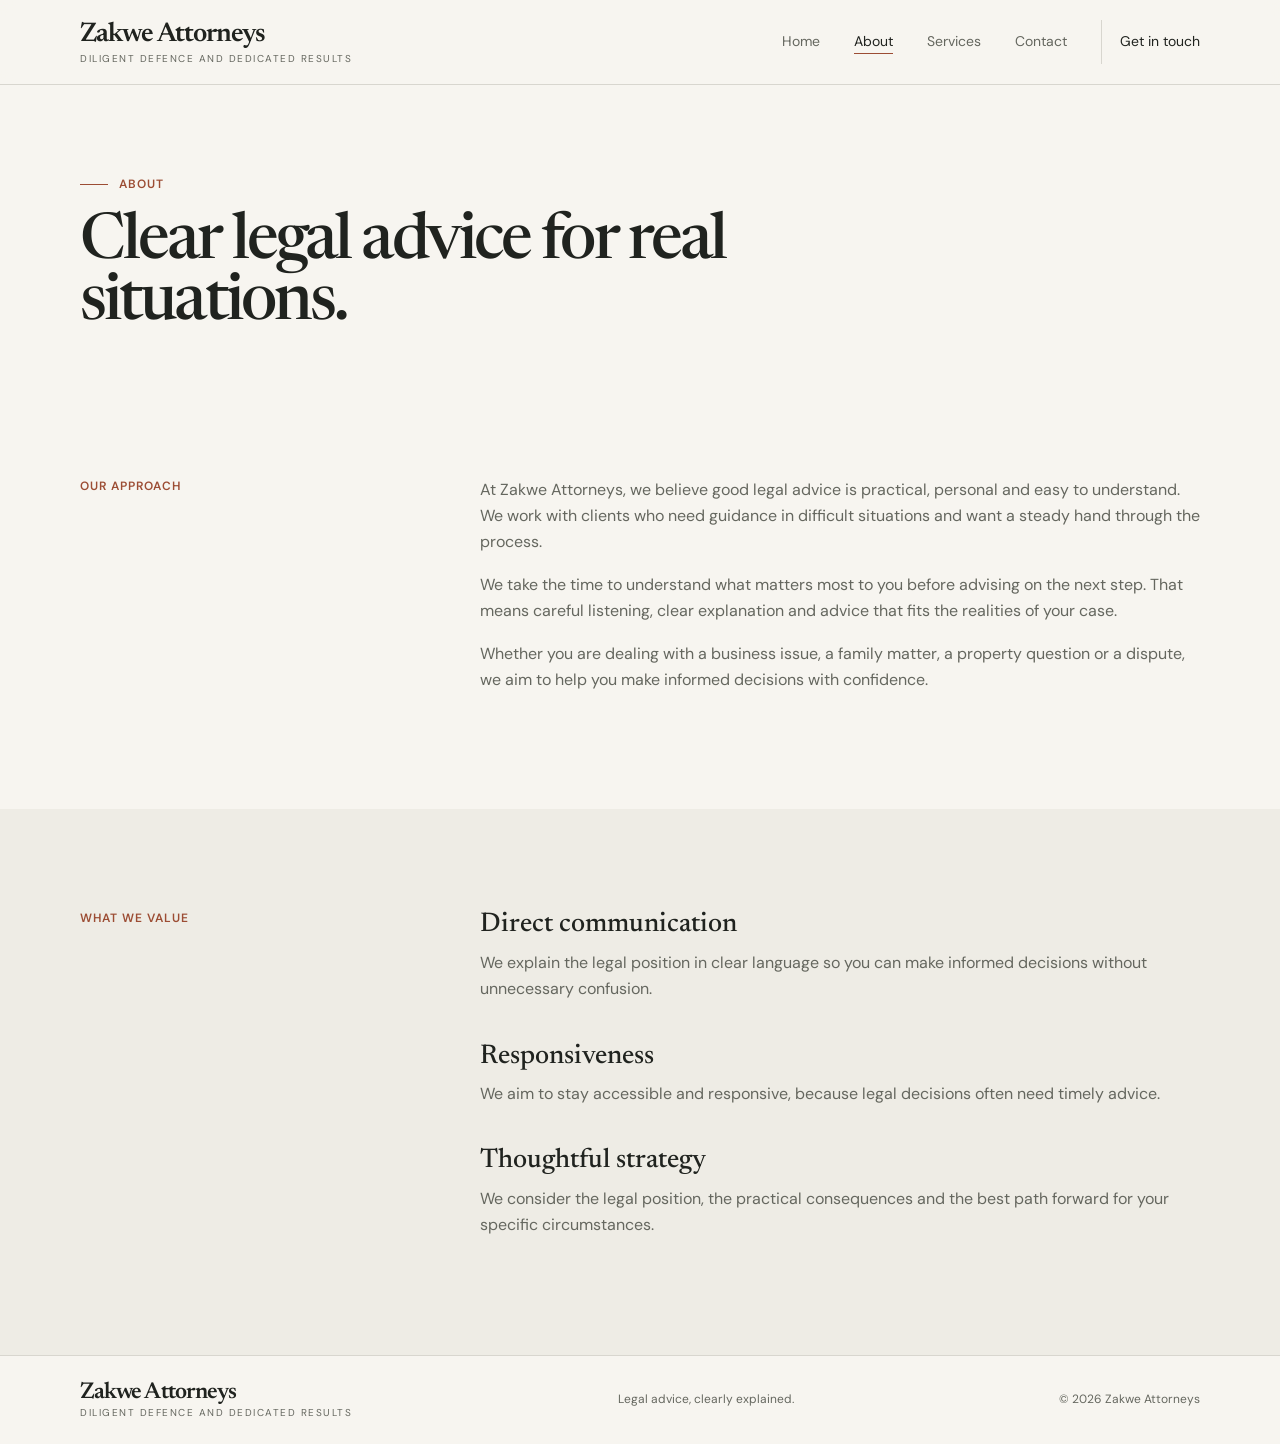
==== commit e498a526: "Update the contact page email to cebisalaw@zakweattorneys.co.za and remove the temporary phone numbe" ====
--- a/about.html
+++ b/about.html
@@ -5,7 +5,6 @@
     <meta name="viewport" content="width=device-width, initial-scale=1" />
     <meta name="description" content="About Zakwe Attorneys and our approach to client-focused legal support." />
     <title>About | Zakwe Attorneys</title>
-    <link rel="icon" href="Zakwe%20logo.JPG" type="image/jpeg" />
     <link rel="preconnect" href="https://fonts.googleapis.com" />
     <link rel="preconnect" href="https://fonts.gstatic.com" crossorigin />
     <link href="https://fonts.googleapis.com/css2?family=DM+Sans:wght@400;500;600;700&family=Newsreader:opsz,wght@6..72,500;6..72,600&display=swap" rel="stylesheet" />
@@ -15,72 +14,25 @@
   <body>
     <header class="site-header">
       <div class="container header-inner">
-        <a class="wordmark" href="index.html" aria-label="Zakwe Attorneys home">
-          <img class="site-logo" src="Zakwe%20logo.JPG" alt="Zakwe Attorneys logo" />
-        </a>
-        <button class="menu-toggle" aria-expanded="false" aria-controls="site-nav" aria-label="Open navigation">
-          <span></span><span></span>
-        </button>
+        <div class="site-brand" aria-label="Zakwe Attorneys">
+          <div class="site-title">Zakwe Attorneys</div>
+          <div class="site-tagline">Diligent defence and dedicated results</div>
+        </div>
+        <button class="menu-toggle" aria-expanded="false" aria-controls="site-nav" aria-label="Open navigation"><span></span><span></span></button>
         <nav class="site-nav" id="site-nav" aria-label="Main navigation">
-          <a href="index.html">Home</a>
-          <a href="about.html">About</a>
-          <a href="services.html">Services</a>
-          <a href="contact.html">Contact</a>
-          <a class="nav-contact" href="contact.html">Get in touch <span aria-hidden="true">↗</span></a>
+          <a href="index.html">Home</a><a href="about.html" aria-current="page">About</a><a href="services.html">Services</a><a href="contact.html">Contact</a><a class="nav-contact" href="contact.html">Get in touch</a>
         </nav>
       </div>
     </header>
-
     <main>
-      <section class="page-hero container">
-        <p class="kicker"><span class="kicker-line"></span> About</p>
-        <h1>Clear legal advice for real situations.</h1>
+      <section class="page-hero container"><p class="kicker"><span class="kicker-line"></span> About</p><h1>Clear legal advice for real situations.</h1></section>
+      <section class="section">
+        <div class="container page-grid"><div><p class="section-label">Our approach</p></div><div class="page-copy"><p>At Zakwe Attorneys, we believe good legal advice is practical, personal and easy to understand. We work with clients who need guidance in difficult situations and want a steady hand through the process.</p><p>We take the time to understand what matters most to you before advising on the next step. That means careful listening, clear explanation and advice that fits the realities of your case.</p><p>Whether you are dealing with a business issue, a family matter, a property question or a dispute, we aim to help you make informed decisions with confidence.</p></div></div>
       </section>
-
-      <section class="section">
-        <div class="container page-grid">
-          <div>
-            <p class="section-label">Our approach</p>
-          </div>
-          <div class="page-copy">
-            <p>At Zakwe Attorneys, we believe good legal advice is practical, personal and easy to understand. We work with clients who need guidance in difficult situations and want a steady hand through the process.</p>
-            <p>We take the time to understand what matters most to you before advising on the next step. That means careful listening, clear explanation and advice that fits the realities of your case.</p>
-            <p>Whether you are dealing with a business issue, a family matter, a property question or a dispute, we aim to help you make informed decisions with confidence.</p>
-          </div>
-        </div>
-      </section>
-
       <section class="section muted-section">
-        <div class="container two-column">
-          <div>
-            <p class="section-label">What we value</p>
-          </div>
-          <div class="value-list">
-            <div>
-              <h3>Direct communication</h3>
-              <p>We explain the legal position in clear language so you can make informed decisions without unnecessary confusion.</p>
-            </div>
-            <div>
-              <h3>Responsiveness</h3>
-              <p>We aim to stay accessible and responsive, because legal decisions often need timely advice.</p>
-            </div>
-            <div>
-              <h3>Thoughtful strategy</h3>
-              <p>We consider the legal position, the practical consequences and the best path forward for your specific circumstances.</p>
-            </div>
-          </div>
-        </div>
+        <div class="container two-column"><div><p class="section-label">What we value</p></div><div class="value-list"><div><h3>Direct communication</h3><p>We explain the legal position in clear language so you can make informed decisions without unnecessary confusion.</p></div><div><h3>Responsiveness</h3><p>We aim to stay accessible and responsive, because legal decisions often need timely advice.</p></div><div><h3>Thoughtful strategy</h3><p>We consider the legal position, the practical consequences and the best path forward for your specific circumstances.</p></div></div></div>
       </section>
     </main>
-
-    <footer class="site-footer">
-      <div class="container footer-inner">
-        <a class="wordmark footer-wordmark" href="index.html">
-          <img class="site-logo footer-logo" src="Zakwe%20logo.JPG" alt="Zakwe Attorneys logo" />
-        </a>
-        <p>Legal advice, clearly explained.</p>
-        <span>© <span id="year">2026</span> Zakwe Attorneys</span>
-      </div>
-    </footer>
+    <footer class="site-footer"><div class="container footer-inner"><div class="site-brand footer-brand"><div class="site-title footer-title">Zakwe Attorneys</div><div class="site-tagline footer-tagline">Diligent defence and dedicated results</div></div><p>Legal advice, clearly explained.</p><span>© <span id="year">2026</span> Zakwe Attorneys</span></div></footer>
   </body>
 </html>
--- a/styles.css
+++ b/styles.css
@@ -1,486 +1,130 @@
+@import url('https://fonts.googleapis.com/css2?family=DM+Sans:wght@400;500;600;700&family=Newsreader:opsz,wght@6..72,500;6..72,600&display=swap');
+
 :root {
-  --bg: #f5f1ea;
-  --white: #ffffff;
-  --text: #1d1d1d;
-  --muted: #5b5b5b;
-  --primary: #8a6b46;
-  --primary-dark: #5f472e;
-  --accent: #d9c5a5;
-  --line: rgba(29, 29, 29, 0.12);
-  --shadow: 0 24px 60px rgba(26, 23, 17, 0.12);
+  --paper: #f7f5f0;
+  --paper-strong: #eeece5;
+  --ink: #20231f;
+  --muted: #65675f;
+  --line: #d8d6cf;
+  --accent: #9c4d34;
+  --serif: "Newsreader", Georgia, serif;
+  --sans: "DM Sans", Arial, sans-serif;
 }
 
-* {
-  box-sizing: border-box;
-}
+* { box-sizing: border-box; }
+html { scroll-behavior: smooth; scroll-padding-top: 85px; }
+body { margin: 0; background: var(--paper); color: var(--ink); font-family: var(--sans); font-size: 16px; line-height: 1.65; }
+a { color: inherit; text-decoration: none; }
+button, input, textarea { font: inherit; }
+.container { width: min(1120px, calc(100% - 48px)); margin-inline: auto; }
 
-html {
-  scroll-behavior: smooth;
-}
+.site-header { position: sticky; top: 0; z-index: 20; background: rgba(247,245,240,.94); backdrop-filter: blur(8px); border-bottom: 1px solid var(--line); }
+.header-inner { min-height: 84px; display: flex; align-items: center; justify-content: space-between; }
+.site-brand { display: inline-flex; flex-direction: column; line-height: 1; }
+.site-title { font: 600 27px/1 var(--serif); letter-spacing: -.04em; white-space: nowrap; }
+.site-tagline { margin-top: 6px; color: var(--muted); font-size: 10px; letter-spacing: .15em; text-transform: uppercase; }
+.site-nav { display: flex; align-items: center; gap: 34px; font-size: 14px; }
+.site-nav a:not(.nav-contact) { color: var(--muted); }
+.site-nav a:hover, .site-nav a:focus-visible { color: var(--accent); }
+.site-nav a[aria-current="page"] { color: var(--ink); box-shadow: inset 0 -1px var(--accent); }
+.nav-contact { padding: 10px 0 10px 18px; border-left: 1px solid var(--line); }
+.menu-toggle { display: none; }
 
-a {
-  color: inherit;
-  text-decoration: none;
-}
+.intro { min-height: 590px; padding-top: 105px; padding-bottom: 25px; display: grid; grid-template-columns: minmax(0,1.5fr) minmax(250px,.65fr); column-gap: 9%; align-content: center; }
+.intro-copy { max-width: 700px; }
+.kicker, .section-label { margin: 0; color: var(--accent); font-size: 12px; font-weight: 600; letter-spacing: .08em; text-transform: uppercase; }
+.kicker { display: flex; align-items: center; gap: 11px; }
+.kicker-line { display: inline-block; width: 28px; height: 1px; background: var(--accent); }
+h1, h2, h3, p { margin-top: 0; }
+h1, h2 { font-family: var(--serif); font-weight: 500; letter-spacing: -.045em; }
+h1 { max-width: 710px; margin: 25px 0 21px; font-size: clamp(54px,7vw,88px); line-height: .99; }
+h1 em { color: var(--accent); font-weight: 500; }
+.intro-text { max-width: 570px; margin-bottom: 25px; color: var(--muted); font-size: 17px; }
+.text-link { display: inline-flex; align-items: center; padding-bottom: 4px; border-bottom: 1px solid var(--accent); font-size: 14px; font-weight: 600; }
+.text-link:hover, .text-link:focus-visible { color: var(--accent); }
+.intro-note { align-self: end; margin-bottom: 50px; padding: 20px 0 0 22px; border-left: 1px solid var(--line); }
+.note-number, .note-caption { color: var(--muted); font-size: 11px; letter-spacing: .08em; text-transform: uppercase; }
+.intro-note p { max-width: 240px; margin: 20px 0; font: 500 23px/1.3 var(--serif); }
+.note-rule { display: block; width: 30px; height: 1px; margin-bottom: 13px; background: var(--accent); }
+.intro-footer { grid-column: 1 / -1; display: flex; justify-content: space-between; margin-top: 90px; padding-top: 13px; border-top: 1px solid var(--line); color: var(--muted); font-size: 11px; letter-spacing: .08em; text-transform: uppercase; }
 
-img {
-  max-width: 100%;
-  display: block;
-}
+.section { padding: 100px 0; }
+.about, .home-about { border-top: 1px solid var(--line); }
+.about-grid { display: grid; grid-template-columns: 1fr 2fr; gap: 50px; }
+.about-copy { max-width: 700px; }
+.about-copy h2, .contact-copy h2 { max-width: 650px; margin: 0 0 25px; font-size: clamp(40px,5vw,62px); line-height: 1.04; }
+.about-copy p { max-width: 660px; color: var(--muted); }
+.services, .home-services { background: var(--paper-strong); }
+.services-heading { display: grid; grid-template-columns: 1fr 1.1fr 1fr; gap: 30px; align-items: start; margin-bottom: 42px; }
+.services-heading h2 { margin: 0; font-size: 52px; line-height: 1; }
+.services-intro { max-width: 330px; margin: 0; color: var(--muted); font-size: 14px; }
+.service-list { border-top: 1px solid #c9c7c0; }
+.service-row { display: grid; grid-template-columns: 55px minmax(190px,.9fr) 1.2fr; align-items: baseline; gap: 20px; padding: 20px 4px; border-bottom: 1px solid #c9c7c0; }
+.service-index { color: var(--accent); font-size: 11px; }
+.service-row h3 { margin: 0; font: 500 23px/1.3 var(--serif); }
+.service-row p { max-width: 430px; margin: 0; color: var(--muted); font-size: 14px; }
+.scope-note { max-width: 720px; margin: 22px 0 0 75px; color: var(--muted); font-size: 12px; }
 
-body {
-  margin: 0;
-  font-family: "Inter", sans-serif;
-  background: var(--bg);
-  color: var(--text);
-  line-height: 1.6;
-}
+.contact { padding-bottom: 110px; }
+.contact-grid { display: grid; grid-template-columns: 1fr .9fr; gap: 12%; }
+.contact-copy h2 { margin-top: 25px; }
+.contact-copy > p:not(.section-label) { max-width: 430px; color: var(--muted); }
+.contact-copy .contact-location { margin-top: 35px; color: var(--ink) !important; font-size: 13px; }
+.contact-form { display: grid; align-content: start; gap: 8px; }
+.contact-form label { margin-top: 12px; font-size: 13px; font-weight: 600; }
+.contact-form input, .contact-form textarea { width: 100%; padding: 10px 0; border: 0; border-bottom: 1px solid #aaa99f; border-radius: 0; outline: 0; background: transparent; color: var(--ink); }
+.contact-form input:focus, .contact-form textarea:focus { border-color: var(--accent); }
+.contact-form textarea { resize: vertical; }
+.contact-form button { justify-self: start; margin-top: 19px; padding: 12px 17px; border: 1px solid var(--ink); background: transparent; color: var(--ink); cursor: pointer; font-size: 13px; }
+.contact-form button:hover, .contact-form button:focus-visible { background: var(--ink); color: var(--paper); }
+.form-note { margin: 9px 0 0; color: var(--muted); font-size: 11px; }
 
-button,
-input,
-textarea {
-  font: inherit;
-}
+.page-hero { padding-top: 90px; padding-bottom: 20px; }
+.page-hero h1 { max-width: 800px; margin-top: 18px; font-size: clamp(44px,5vw,70px); line-height: .96; }
+.page-grid, .two-column, .contact-page-grid { display: grid; grid-template-columns: 1fr 2fr; gap: 40px; }
+.page-copy p, .contact-page-copy p, .contact-page-copy li, .value-list p { color: var(--muted); }
+.value-list { display: grid; gap: 22px; }
+.value-list h3, .service-page-item h3 { margin: 0 0 8px; font: 500 27px/1.2 var(--serif); }
+.muted-section { background: var(--paper-strong); }
+.service-page-list { display: grid; }
+.service-page-item { display: grid; grid-template-columns: 70px 1fr; gap: 20px; padding: 22px 0; border-top: 1px solid var(--line); }
+.service-page-item:last-child { border-bottom: 1px solid var(--line); }
+.service-page-item span { color: var(--accent); font-size: 11px; letter-spacing: .08em; }
+.service-page-item p { max-width: 620px; margin: 0; color: var(--muted); font-size: 14px; }
+.contact-page-copy ul { margin: 22px 0 0; padding-left: 18px; color: var(--muted); }
+.page-contact-form { padding: 0; border: 0; background: transparent; }
 
-.container {
-  width: min(1120px, calc(100% - 2rem));
-  margin: 0 auto;
-}
-
-.site-header {
-  position: sticky;
-  top: 0;
-  z-index: 20;
-  background: rgba(245, 241, 234, 0.9);
-  backdrop-filter: blur(10px);
-  border-bottom: 1px solid var(--line);
-}
-
-.header-inner {
-  min-height: 88px;
-  display: flex;
-  align-items: center;
-  justify-content: space-between;
-  gap: 1rem;
-}
-
-.wordmark {
-  display: inline-flex;
-  align-items: center;
-  justify-content: center;
-}
-
-.site-logo {
-  display: block;
-  width: 200px;
-  height: auto;
-  max-height: 58px;
-  object-fit: contain;
-}
-
-.footer-logo {
-  width: 160px;
-  max-height: 52px;
-}
-
-.site-nav {
-  display: flex;
-  align-items: center;
-  gap: 2rem;
-  color: var(--muted);
-  font-weight: 500;
-}
-
-.site-nav a {
-  position: relative;
-}
-
-.site-nav a::after {
-  content: "";
-  position: absolute;
-  left: 0;
-  bottom: -0.45rem;
-  width: 100%;
-  height: 2px;
-  background: var(--primary);
-  transform: scaleX(0);
-  transform-origin: left;
-  transition: transform 0.25s ease;
-}
-
-.site-nav a:hover::after,
-.site-nav a:focus-visible::after {
-  transform: scaleX(1);
-}
-
-.nav-contact {
-  padding: 0.65rem 1rem;
-  border: 1px solid var(--line);
-  border-radius: 999px;
-}
-
-.menu-toggle {
-  display: none;
-}
-
-.intro {
-  padding: 4.5rem 0 3rem;
-}
-
-.kicker {
-  display: flex;
-  align-items: center;
-  gap: 0.75rem;
-  margin: 0;
-  color: var(--primary);
-  letter-spacing: 0.12em;
-  text-transform: uppercase;
-  font-weight: 700;
-  font-size: 0.72rem;
-}
-
-.kicker-line {
-  display: inline-block;
-  width: 28px;
-  height: 1px;
-  background: var(--primary);
-}
-
-h1,
-h2,
-h3,
-p {
-  margin-top: 0;
-}
-
-h1,
-h2,
-h3 {
-  font-family: "Cormorant Garamond", Georgia, serif;
-  line-height: 0.96;
-  letter-spacing: -0.03em;
-}
-
-h1 {
-  font-size: clamp(3.4rem, 5vw, 5.4rem);
-  max-width: 620px;
-  margin: 1rem 0 1.1rem;
-}
-
-.intro-text,
-.about-copy p,
-.page-copy p,
-.value-list p,
-.contact-copy p,
-.contact-page-copy p,
-.service-row p,
-.service-page-item p,
-.scope-note,
-.form-note {
-  color: var(--muted);
-}
-
-.text-link {
-  display: inline-block;
-  margin-top: 0.8rem;
-  font-weight: 600;
-}
-
-.intro-note {
-  max-width: 24rem;
-  border-top: 1px solid var(--line);
-  padding-top: 1rem;
-  margin-top: 2rem;
-}
-
-.note-number,
-.note-caption {
-  color: var(--muted);
-  font-size: 0.7rem;
-  letter-spacing: 0.11em;
-  text-transform: uppercase;
-}
-
-.note-rule {
-  display: block;
-  width: 2rem;
-  height: 1px;
-  background: var(--primary);
-  margin: 1rem 0 0.75rem;
-}
-
-.intro-note p {
-  margin: 1rem 0;
-  font-size: 1.6rem;
-  line-height: 1.2;
-}
-
-.intro-footer {
-  display: flex;
-  justify-content: space-between;
-  gap: 1rem;
-  margin-top: 2.5rem;
-  padding-top: 1rem;
-  border-top: 1px solid var(--line);
-  color: var(--muted);
-  font-size: 0.72rem;
-  letter-spacing: 0.08em;
-  text-transform: uppercase;
-}
-
-.section {
-  padding: 5rem 0;
-}
-
-.about,
-.contact,
-.services {
-  border-top: 1px solid var(--line);
-}
-
-.about-grid,
-.contact-grid,
-.page-grid,
-.two-column,
-.contact-page-grid {
-  display: grid;
-  grid-template-columns: 0.9fr 1.1fr;
-  gap: 2rem;
-  align-items: start;
-}
-
-.section-label {
-  margin: 0;
-  color: var(--primary);
-  text-transform: uppercase;
-  letter-spacing: 0.1em;
-  font-size: 0.72rem;
-  font-weight: 700;
-}
-
-.about-copy h2,
-.contact-copy h2,
-.services-heading h2,
-.page-hero h1 {
-  margin: 0 0 1rem;
-  font-size: clamp(2.8rem, 4vw, 4rem);
-  line-height: 1;
-}
-
-.services {
-  background: rgba(255, 255, 255, 0.35);
-}
-
-.services-heading {
-  display: grid;
-  grid-template-columns: 0.7fr 1fr 0.9fr;
-  gap: 1.2rem;
-  align-items: end;
-  margin-bottom: 1.5rem;
-}
-
-.service-list,
-.service-page-list {
-  display: grid;
-}
-
-.service-row,
-.service-page-item {
-  display: grid;
-  grid-template-columns: 3.5rem minmax(0, 1fr);
-  gap: 1rem;
-  padding: 1.1rem 0;
-  border-top: 1px solid var(--line);
-}
-
-.service-row:last-child,
-.service-page-item:last-child {
-  border-bottom: 1px solid var(--line);
-}
-
-.service-index,
-.service-page-item span {
-  color: var(--primary);
-  font-size: 0.75rem;
-  font-weight: 700;
-}
-
-.service-row h3,
-.service-page-item h3,
-.value-list h3 {
-  margin: 0 0 0.45rem;
-  font-size: 1.7rem;
-  line-height: 1.1;
-}
-
-.scope-note {
-  max-width: 42rem;
-  margin: 1.2rem 0 0 4rem;
-  font-size: 0.82rem;
-}
-
-.contact-form {
-  display: grid;
-  gap: 0.8rem;
-}
-
-.contact-form label {
-  margin-top: 0.2rem;
-  font-size: 0.8rem;
-  font-weight: 700;
-}
-
-.contact-form input,
-.contact-form textarea {
-  width: 100%;
-  background: transparent;
-  border: 0;
-  border-bottom: 1px solid rgba(29, 29, 29, 0.25);
-  padding: 0.7rem 0;
-  color: var(--text);
-  outline: none;
-}
-
-.contact-form textarea {
-  min-height: 140px;
-  resize: vertical;
-}
-
-.contact-form button {
-  margin-top: 1rem;
-  width: fit-content;
-  padding: 0.85rem 1.1rem;
-  border: 1px solid var(--text);
-  background: transparent;
-  font-weight: 600;
-  cursor: pointer;
-}
-
-.contact-form button:hover,
-.contact-form button:focus-visible {
-  background: var(--text);
-  color: var(--white);
-}
-
-.page-hero {
-  padding-top: 4rem;
-}
-
-.page-hero h1 {
-  margin-top: 0.9rem;
-}
-
-.page-copy,
-.value-list {
-  display: grid;
-  gap: 1.1rem;
-}
-
-.contact-page-copy ul {
-  margin: 1.5rem 0 0;
-  padding-left: 1.2rem;
-}
-
-.site-footer {
-  border-top: 1px solid var(--line);
-  padding: 1.1rem 0 2rem;
-}
-
-.footer-inner {
-  display: flex;
-  align-items: center;
-  justify-content: space-between;
-  gap: 1rem;
-}
-
-.footer-inner p,
-.footer-inner span {
-  margin: 0;
-  color: var(--muted);
-  font-size: 0.75rem;
-}
+.site-footer { border-top: 1px solid var(--line); }
+.footer-inner { min-height: 88px; display: flex; align-items: center; justify-content: space-between; gap: 20px; }
+.footer-inner > p, .footer-inner > span { margin: 0; color: var(--muted); font-size: 12px; }
+.footer-brand { align-items: flex-start; }
+.footer-tagline { margin-top: 4px; }
+.footer-title { font-size: 23px; }
 
 @media (max-width: 760px) {
-  .container {
-    width: min(100% - 1.5rem, 700px);
-  }
-
-  .header-inner {
-    min-height: 72px;
-  }
-
-  .menu-toggle {
-    display: grid;
-    place-items: center;
-    width: 42px;
-    height: 42px;
-    border: 0;
-    background: transparent;
-    padding: 0;
-    cursor: pointer;
-  }
-
-  .menu-toggle span {
-    display: block;
-    width: 22px;
-    height: 1px;
-    background: var(--text);
-    margin: 4px 0;
-  }
-
-  .site-nav {
-    position: absolute;
-    top: 72px;
-    left: 0;
-    right: 0;
-    display: none;
-    flex-direction: column;
-    align-items: flex-start;
-    gap: 0.3rem;
-    padding: 1rem 1rem 1.5rem;
-    background: rgba(245, 241, 234, 0.98);
-    border-bottom: 1px solid var(--line);
-  }
-
-  .site-nav.is-open {
-    display: flex;
-  }
-
-  .site-nav a {
-    width: 100%;
-    padding: 0.45rem 0;
-  }
-
-  .nav-contact {
-    padding-top: 0.7rem;
-    border-top: 1px solid var(--line);
-  }
-
-  .about-grid,
-  .contact-grid,
-  .page-grid,
-  .two-column,
-  .contact-page-grid,
-  .services-heading {
-    grid-template-columns: 1fr;
-  }
-
-  .service-row,
-  .service-page-item {
-    grid-template-columns: 2.25rem minmax(0, 1fr);
-  }
-
-  .scope-note {
-    margin-left: 0;
-  }
-
-  .footer-inner {
-    flex-wrap: wrap;
-  }
+  .container { width: min(100% - 36px, 600px); }
+  .header-inner { min-height: 72px; }
+  .menu-toggle { width: 42px; height: 42px; display: grid; align-content: center; gap: 6px; border: 0; background: transparent; cursor: pointer; }
+  .menu-toggle span { display: block; width: 23px; height: 1px; background: var(--ink); }
+  .site-nav { position: absolute; z-index: 5; top: 71px; left: 0; right: 0; display: none; align-items: stretch; gap: 0; padding: 12px 18px 20px; border-bottom: 1px solid var(--line); background: var(--paper); }
+  .site-nav.is-open { display: grid; }
+  .site-nav a { padding: 12px 0; }
+  .nav-contact { border: 0; border-top: 1px solid var(--line); }
+  .intro { min-height: auto; padding-top: 80px; grid-template-columns: 1fr; }
+  h1 { font-size: clamp(52px,12vw,76px); }
+  .intro-note { margin: 55px 0 0 12px; }
+  .intro-footer { margin-top: 70px; gap: 20px; }
+  .section { padding: 75px 0; }
+  .about-grid, .services-heading, .contact-grid, .page-grid, .two-column, .contact-page-grid { grid-template-columns: 1fr; gap: 20px; }
+  .service-row { grid-template-columns: 32px 1fr; gap: 8px 12px; padding: 18px 2px; }
+  .service-row p { grid-column: 2; }
+  .scope-note { margin-left: 44px; }
+  .service-page-item { grid-template-columns: 36px 1fr; gap: 12px; }
+  .footer-inner { min-height: auto; padding-top: 24px; padding-bottom: 24px; flex-wrap: wrap; }
+  .footer-inner > p { order: 3; width: 100%; }
 }
 
 @media (prefers-reduced-motion: reduce) {
-  html {
-    scroll-behavior: auto;
-  }
+  html { scroll-behavior: auto; }
+  *, *::before, *::after { transition-duration: .01ms !important; }
 }
